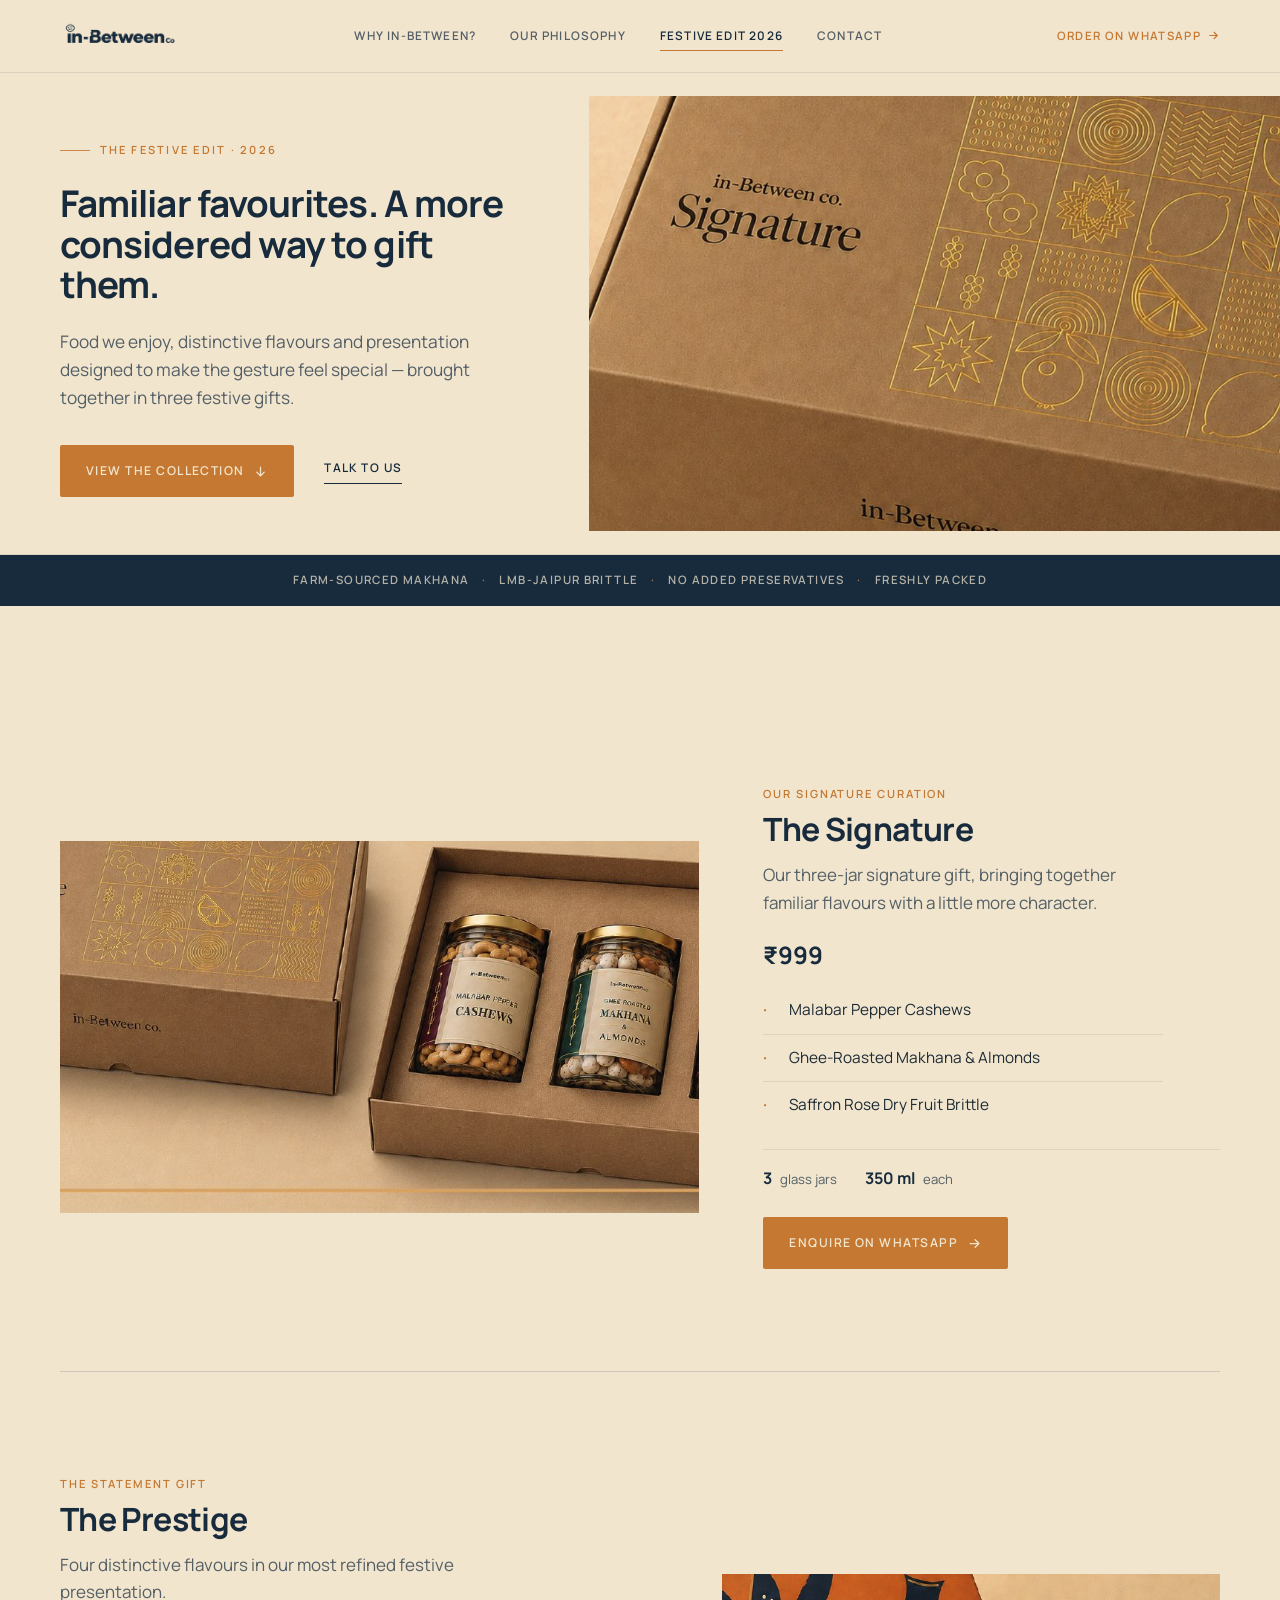
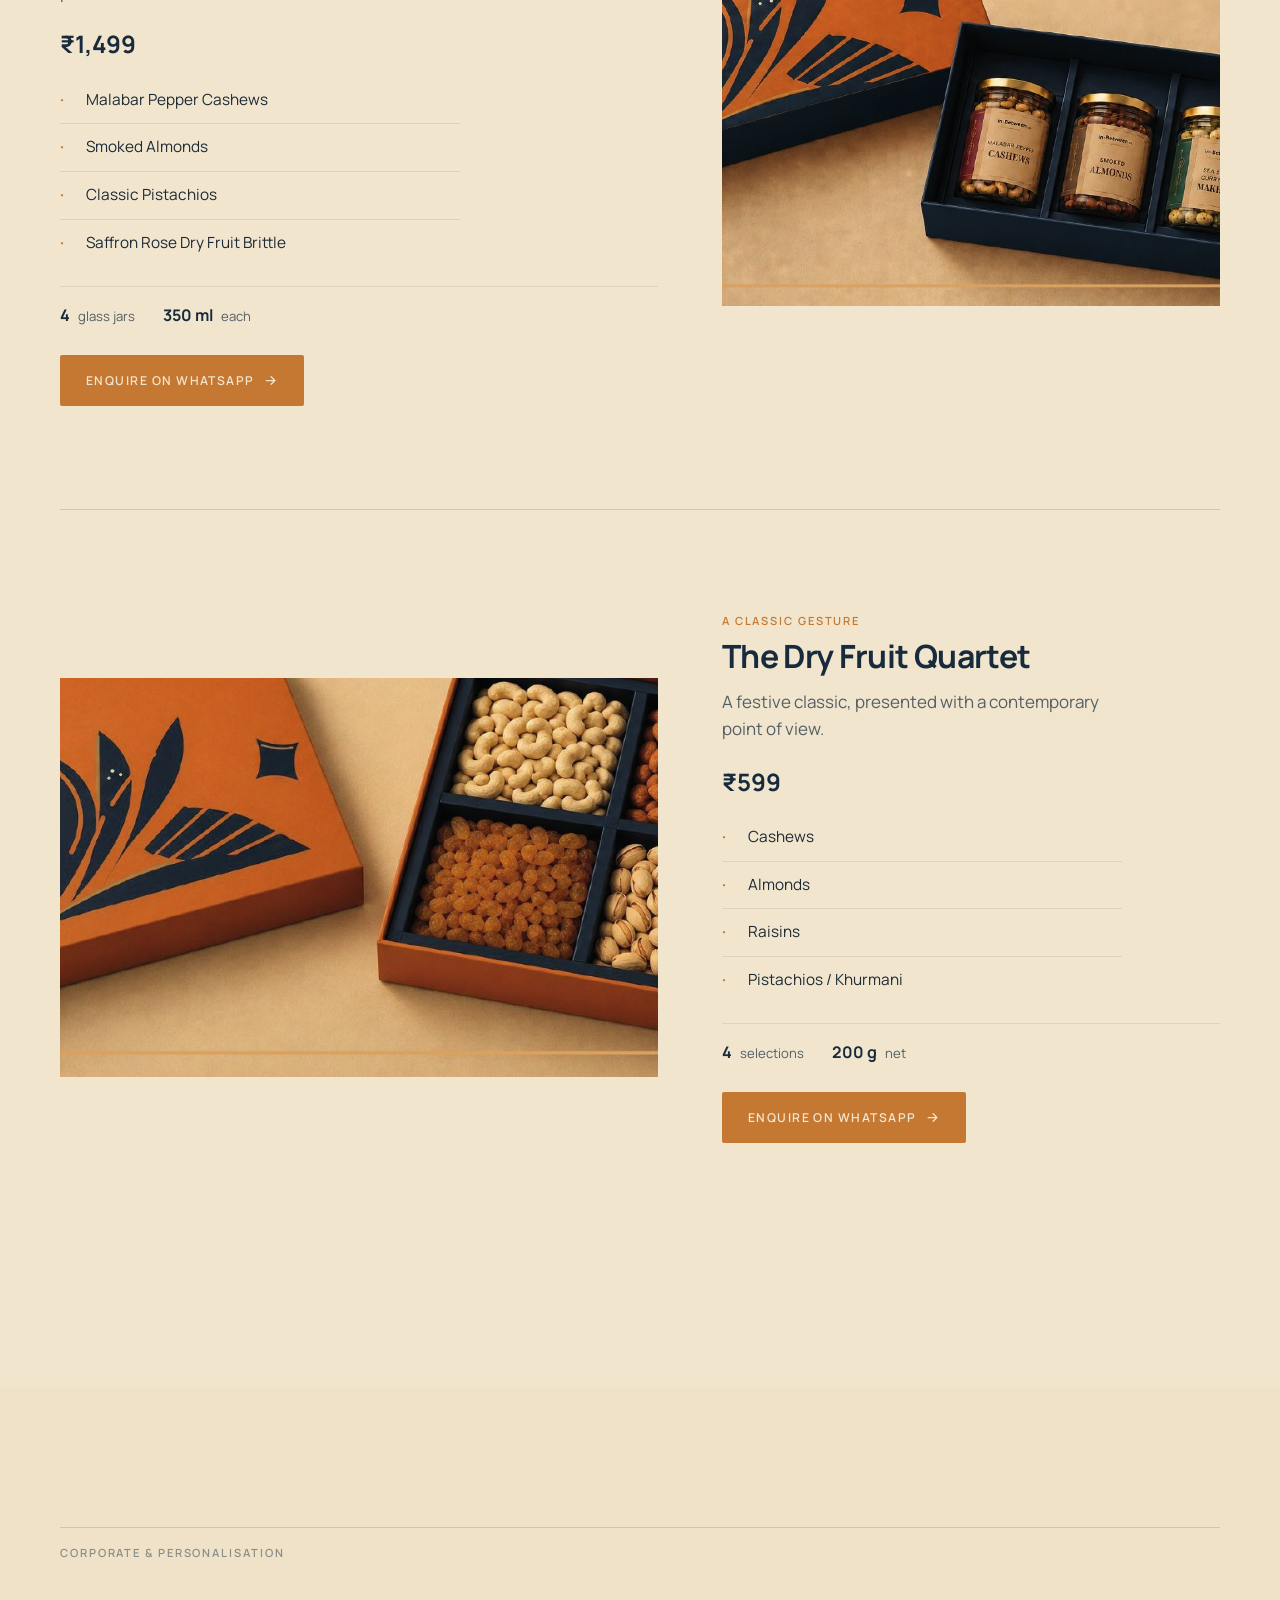
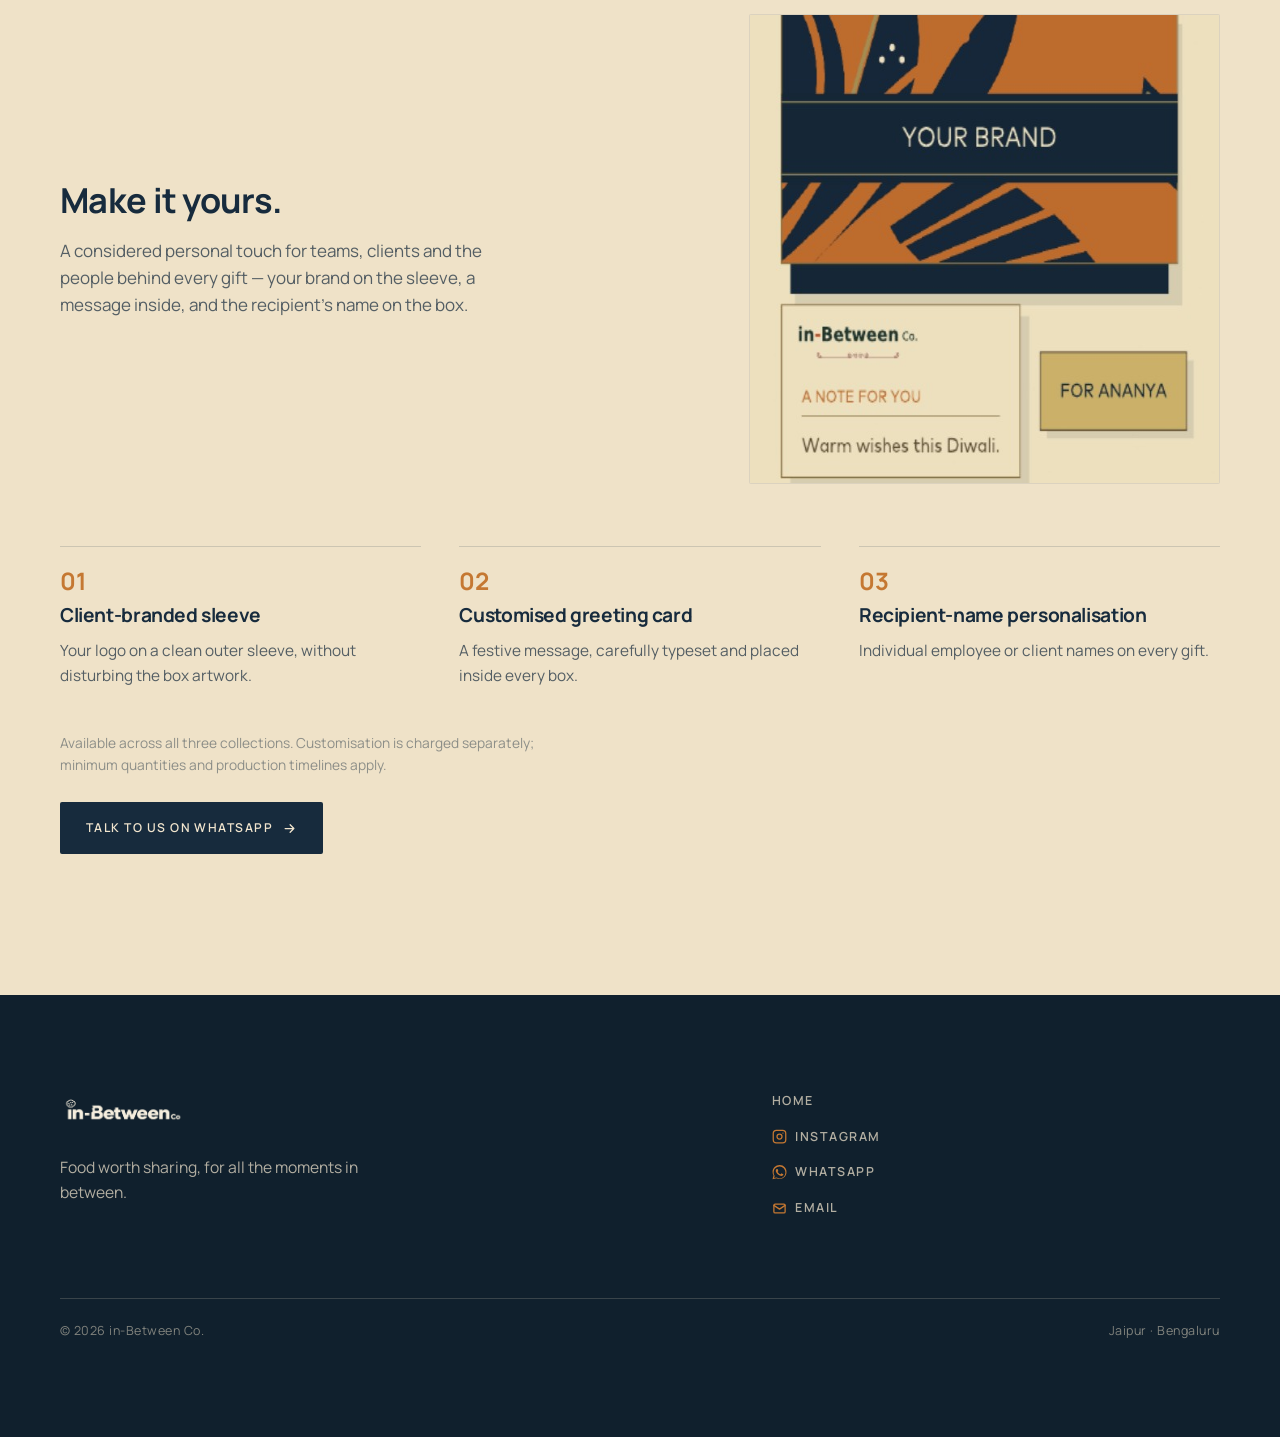
==== festive.html @ c3c0b8b5 "V2: packaging hero, brand architecture, corporate visual, claims - Hero: swap the generic bowls imag" ====
<!doctype html>
<html lang="en">
<head>
  <meta charset="utf-8" />
  <meta name="viewport" content="width=device-width, initial-scale=1" />
  <title>The Festive Edit 2026 | in-Between Co</title>
  <meta name="description" content="The Festive Edit 2026 — familiar favourites, a more considered way to gift them. The Signature (₹999), the Prestige (₹1,499) and the Dry Fruit Quartet (₹599) from in-Between Co." />
  <meta name="theme-color" content="#172B3D" />
  <meta property="og:title" content="The Festive Edit 2026 | in-Between Co" />
  <meta property="og:description" content="Familiar favourites. A more considered way to gift them." />
  <meta property="og:type" content="website" />
  <meta property="og:image" content="assets/signature-closed.jpg" />
  <link rel="icon" href="assets/logo.png" />
  <link rel="preconnect" href="https://fonts.googleapis.com" />
  <link rel="preconnect" href="https://fonts.gstatic.com" crossorigin />
  <link href="https://fonts.googleapis.com/css2?family=Manrope:wght@300;400;500;600;700;800&display=swap" rel="stylesheet" />
  <link rel="stylesheet" href="css/styles.css?v=8" />
  <script>document.documentElement.className += " js";</script>
</head>
<body>

  <header class="header" id="header">
    <div class="wrap nav">
      <a class="nav__logo" href="index.html" aria-label="in-Between Co home"><img src="assets/logo.png" alt="in-Between Co" /></a>
      <nav class="nav__links" aria-label="Primary">
        <a href="index.html#why">Why in-Between?</a>
        <a href="index.html#philosophy">Our Philosophy</a>
        <a href="festive.html" aria-current="page">Festive Edit 2026</a>
        <a href="#festive-contact">Contact</a>
      </nav>
      <div class="nav__right">
        <a class="nav__cta desk" href="https://wa.me/919910493207?text=Hi%20in-Between%20Co%2C%20I'd%20like%20to%20order%20from%20the%20Festive%20Edit%202026." target="_blank" rel="noopener">Order on WhatsApp
          <svg viewBox="0 0 24 24" fill="none" stroke="currentColor" stroke-width="2" stroke-linecap="round" stroke-linejoin="round"><path d="M5 12h14M13 6l6 6-6 6"/></svg>
        </a>
        <button class="nav__toggle" id="navToggle" aria-label="Open menu" aria-expanded="false" aria-controls="mobileNav"><span></span><span></span><span></span></button>
      </div>
    </div>
  </header>

  <nav class="mobile-nav" id="mobileNav" aria-label="Mobile">
    <a class="mlink" href="index.html">Home</a>
    <a class="mlink" href="#signature">The Signature</a>
    <a class="mlink" href="#prestige">The Prestige</a>
    <a class="mlink" href="#quartet">The Dry Fruit Quartet</a>
    <a class="mlink" href="#festive-contact">Contact</a>
    <div class="mobile-nav__foot">
      <a class="btn btn--saffron" href="https://wa.me/919910493207?text=Hi%20in-Between%20Co%2C%20I'd%20like%20to%20order%20from%20the%20Festive%20Edit%202026." target="_blank" rel="noopener">Order on WhatsApp
        <svg viewBox="0 0 24 24" fill="none" stroke="currentColor" stroke-width="2" stroke-linecap="round" stroke-linejoin="round"><path d="M5 12h14M13 6l6 6-6 6"/></svg>
      </a>
    </div>
  </nav>

  <main>

    <!-- Festive hero -->
    <section class="fhero">
      <div class="split split--tl">
        <div class="split__text">
          <div class="split__inner">
            <span class="label fhero__kicker reveal">The Festive Edit · 2026</span>
            <h1 class="reveal d1">Familiar favourites. A more considered way to gift them.</h1>
            <p class="fhero__body reveal d2">Food we enjoy, distinctive flavours and presentation designed to make the gesture feel special — brought together in three festive gifts.</p>
            <div class="fhero__actions reveal d2">
              <a class="btn btn--saffron" href="#signature">View the collection
                <svg viewBox="0 0 24 24" fill="none" stroke="currentColor" stroke-width="2" stroke-linecap="round" stroke-linejoin="round"><path d="M12 5v14M6 13l6 6 6-6"/></svg>
              </a>
              <a class="ulink" href="#festive-contact">Talk to us</a>
            </div>
          </div>
        </div>
        <div class="split__media reveal-img">
          <!-- Product image: closed Signature box (replaceable) -->
          <img src="assets/signature-closed.jpg" alt="The in-Between Signature festive gift box, closed, with gold-foil detailing" width="1050" height="970" fetchpriority="high" />
        </div>
      </div>
    </section>

    <!-- The in-Between standard (product-specific) -->
    <section class="stdband">
      <div class="wrap">
        <ul class="stdband__row">
          <li>Farm-sourced makhana</li>
          <li>LMB-Jaipur brittle</li>
          <li>No added preservatives</li>
          <li>Freshly packed</li>
        </ul>
      </div>
    </section>

    <!-- Products -->
    <section class="fproducts section">
      <div class="wrap">

        <!-- Signature — lead -->
        <article class="fproduct fproduct--lead reveal" id="signature">
          <div class="fproduct__media reveal-img">
            <img src="assets/signature-open.jpg" alt="The Signature gift box open, showing three labelled glass jars" loading="lazy" />
          </div>
          <div class="fproduct__info">
            <span class="fproduct__no">Our signature curation</span>
            <h2>The Signature</h2>
            <p class="fproduct__desc">Our three-jar signature gift, bringing together familiar flavours with a little more character.</p>
            <div class="fproduct__price"><span class="amt">₹999</span></div>
            <ul class="contents">
              <li><span class="idx">·</span> Malabar Pepper Cashews</li>
              <li><span class="idx">·</span> Ghee-Roasted Makhana &amp; Almonds</li>
              <li><span class="idx">·</span> Saffron Rose Dry Fruit Brittle</li>
            </ul>
            <div class="fproduct__meta"><span><b>3</b> glass jars</span><span><b>350 ml</b> each</span></div>
            <div class="fproduct__cta">
              <a class="btn btn--saffron" href="https://wa.me/919910493207?text=Hi%20in-Between%20Co%2C%20I'd%20like%20to%20order%20The%20Signature%20(%E2%82%B9999)." target="_blank" rel="noopener">Enquire on WhatsApp
                <svg viewBox="0 0 24 24" fill="none" stroke="currentColor" stroke-width="2" stroke-linecap="round" stroke-linejoin="round"><path d="M5 12h14M13 6l6 6-6 6"/></svg>
              </a>
            </div>
          </div>
        </article>

        <!-- Prestige -->
        <article class="fproduct reveal" id="prestige">
          <div class="fproduct__media reveal-img">
            <img src="assets/prestige-open.jpg" alt="The Prestige gift box open, showing four labelled glass jars" loading="lazy" />
          </div>
          <div class="fproduct__info">
            <span class="fproduct__no">The statement gift</span>
            <h2>The Prestige</h2>
            <p class="fproduct__desc">Four distinctive flavours in our most refined festive presentation.</p>
            <div class="fproduct__price"><span class="amt">₹1,499</span></div>
            <ul class="contents">
              <li><span class="idx">·</span> Malabar Pepper Cashews</li>
              <li><span class="idx">·</span> Smoked Almonds</li>
              <li><span class="idx">·</span> Classic Pistachios</li>
              <li><span class="idx">·</span> Saffron Rose Dry Fruit Brittle</li>
            </ul>
            <div class="fproduct__meta"><span><b>4</b> glass jars</span><span><b>350 ml</b> each</span></div>
            <div class="fproduct__cta">
              <a class="btn btn--saffron" href="https://wa.me/919910493207?text=Hi%20in-Between%20Co%2C%20I'd%20like%20to%20order%20The%20Prestige%20(%E2%82%B91%2C499)." target="_blank" rel="noopener">Enquire on WhatsApp
                <svg viewBox="0 0 24 24" fill="none" stroke="currentColor" stroke-width="2" stroke-linecap="round" stroke-linejoin="round"><path d="M5 12h14M13 6l6 6-6 6"/></svg>
              </a>
            </div>
          </div>
        </article>

        <!-- Quartet -->
        <article class="fproduct reveal" id="quartet">
          <div class="fproduct__media reveal-img">
            <img src="assets/quartet-open.jpg" alt="The Dry Fruit Quartet gift box open, showing four dry-fruit selections" loading="lazy" />
          </div>
          <div class="fproduct__info">
            <span class="fproduct__no">A classic gesture</span>
            <h2>The Dry Fruit Quartet</h2>
            <p class="fproduct__desc">A festive classic, presented with a contemporary point of view.</p>
            <div class="fproduct__price"><span class="amt">₹599</span></div>
            <ul class="contents">
              <li><span class="idx">·</span> Cashews</li>
              <li><span class="idx">·</span> Almonds</li>
              <li><span class="idx">·</span> Raisins</li>
              <li><span class="idx">·</span> Pistachios / Khurmani</li>
            </ul>
            <div class="fproduct__meta"><span><b>4</b> selections</span><span><b>200 g</b> net</span></div>
            <div class="fproduct__cta">
              <a class="btn btn--saffron" href="https://wa.me/919910493207?text=Hi%20in-Between%20Co%2C%20I'd%20like%20to%20order%20The%20Dry%20Fruit%20Quartet." target="_blank" rel="noopener">Enquire on WhatsApp
                <svg viewBox="0 0 24 24" fill="none" stroke="currentColor" stroke-width="2" stroke-linecap="round" stroke-linejoin="round"><path d="M5 12h14M13 6l6 6-6 6"/></svg>
              </a>
            </div>
          </div>
        </article>

      </div>
    </section>

    <!-- Corporate / contact -->
    <section class="contact section" id="festive-contact">
      <div class="wrap">
        <div class="marker reveal"><span>Corporate &amp; personalisation</span></div>
        <div class="corp__top">
          <div class="corp__head reveal">
            <h2>Make it yours.</h2>
            <p>A considered personal touch for teams, clients and the people behind every gift — your brand on the sleeve, a message inside, and the recipient’s name on the box.</p>
          </div>
          <div class="corp__visual reveal-img"><img src="assets/corporate-mockup.jpg" alt="An in-Between gift with a client-branded sleeve and a personalised 'Warm wishes this Diwali' card" loading="lazy" width="579" height="468" /></div>
        </div>
        <div class="ways">
          <div class="way reveal"><div class="no">01</div><h3>Client-branded sleeve</h3><p>Your logo on a clean outer sleeve, without disturbing the box artwork.</p></div>
          <div class="way reveal d1"><div class="no">02</div><h3>Customised greeting card</h3><p>A festive message, carefully typeset and placed inside every box.</p></div>
          <div class="way reveal d2"><div class="no">03</div><h3>Recipient-name personalisation</h3><p>Individual employee or client names on every gift.</p></div>
        </div>
        <p class="corp__note reveal">Available across all three collections. Customisation is charged separately; minimum quantities and production timelines apply.</p>
        <div class="corp__cta reveal">
          <a class="btn" href="https://wa.me/919910493207?text=Hi%20in-Between%20Co%2C%20I'd%20like%20to%20talk%20about%20a%20larger%20festive%20gifting%20order." target="_blank" rel="noopener">Talk to us on WhatsApp
            <svg viewBox="0 0 24 24" fill="none" stroke="currentColor" stroke-width="2" stroke-linecap="round" stroke-linejoin="round"><path d="M5 12h14M13 6l6 6-6 6"/></svg>
          </a>
        </div>
      </div>
    </section>

  </main>

  <footer class="footer">
    <div class="wrap">
      <div class="footer__top">
        <div>
          <img class="footer__logo" src="assets/logo-light.png" alt="in-Between Co" />
          <p class="footer__tag">Food worth sharing, for all the moments in between.</p>
        </div>
        <nav class="footer__links" aria-label="Footer">
          <a href="index.html">Home</a>
          <a href="https://instagram.com/eatinbetween.co" target="_blank" rel="noopener" aria-label="Instagram">
            <svg viewBox="0 0 24 24" fill="none" stroke="currentColor" stroke-width="2" stroke-linecap="round" stroke-linejoin="round"><rect x="2" y="2" width="20" height="20" rx="5"/><circle cx="12" cy="12" r="4"/><circle cx="17.5" cy="6.5" r="1" fill="currentColor" stroke="none"/></svg>
            Instagram
          </a>
          <a href="https://wa.me/919910493207" target="_blank" rel="noopener" aria-label="WhatsApp">
            <svg viewBox="0 0 24 24" fill="currentColor" aria-hidden="true"><path d="M17.5 14.38c-.3-.15-1.76-.87-2.03-.97-.27-.1-.47-.15-.67.15-.2.3-.77.97-.94 1.16-.17.2-.35.22-.65.07-.3-.15-1.26-.46-2.4-1.48-.89-.79-1.49-1.77-1.66-2.07-.17-.3-.02-.46.13-.61.13-.13.3-.35.45-.52.15-.17.2-.3.3-.5.1-.2.05-.37-.02-.52-.08-.15-.67-1.62-.92-2.22-.24-.58-.49-.5-.67-.51l-.57-.01c-.2 0-.52.07-.79.37-.27.3-1.04 1.02-1.04 2.48 0 1.46 1.07 2.88 1.22 3.08.15.2 2.1 3.2 5.08 4.49.71.31 1.26.49 1.69.62.71.23 1.36.19 1.87.12.57-.09 1.76-.72 2.01-1.41.25-.7.25-1.29.17-1.42-.07-.12-.27-.2-.57-.35zM12.05 21.5h-.01a9.4 9.4 0 0 1-4.79-1.31l-.34-.2-3.56.93.95-3.47-.22-.36a9.38 9.38 0 0 1-1.44-5A9.44 9.44 0 0 1 18.7 5.34a9.38 9.38 0 0 1 2.77 6.68 9.45 9.45 0 0 1-9.42 9.48zM20.5 3.49A11.13 11.13 0 0 0 12.05.02C5.9.02.9 5.02.9 11.16c0 1.97.51 3.88 1.5 5.57L.8 22.98l6.4-1.68a11.1 11.1 0 0 0 4.85 1.11h.01c6.15 0 11.15-5 11.15-11.14 0-2.98-1.16-5.78-3.27-7.89z"/></svg>
            WhatsApp
          </a>
          <a href="mailto:hello@eatinbetween.com" aria-label="Email">
            <svg viewBox="0 0 24 24" fill="none" stroke="currentColor" stroke-width="2" stroke-linecap="round" stroke-linejoin="round"><rect x="3" y="5" width="18" height="14" rx="2"/><path d="m3 7 9 6 9-6"/></svg>
            Email
          </a>
        </nav>
      </div>
      <div class="footer__bottom">
        <p>© 2026 in-Between Co.</p>
        <p>Jaipur · Bengaluru</p>
      </div>
    </div>
  </footer>

  <script src="js/main.js"></script>
</body>
</html>
---- css/styles.css ----
/* ============================================================
   in-Between Co — Website (editorial art direction)
   Brand LOCKED: Instrument Serif + Manrope · warm cream /
   Midnight Indigo / Burnt Saffron / muted ochre.
   Language: editorial, asymmetric, photography-led, squared,
   hairline structure, generous whitespace. No card chrome.
   ============================================================ */

:root {
  --cream:      #F1E5CE;
  --cream-2:    #EFE2C8;   /* slightly deeper cream for alt sections */
  --paper:      #F7EFDD;
  --indigo:     #172B3D;
  --indigo-2:   #10202D;
  --saffron:    #C57832;
  --saffron-deep:#AA6222;
  --ochre:      #B39862;

  --ink:        #1C2A35;
  --ink-soft:   rgba(23,43,61,.72);
  --ink-faint:  rgba(23,43,61,.46);
  --line:       rgba(23,43,61,.16);
  --line-soft:  rgba(23,43,61,.10);
  --on-dark:    #F1E5CE;
  --on-dark-soft: rgba(241,229,206,.72);
  --on-dark-line: rgba(241,229,206,.18);

  --sans:  "Manrope", -apple-system, BlinkMacSystemFont, "Segoe UI", Roboto, sans-serif;
  --serif: var(--sans); /* unified: one common font (Manrope) everywhere */

  --maxw: 1280px;
  --gutter: clamp(22px, 5vw, 60px);
  --edge: max(0px, calc((100vw - var(--maxw)) / 2));
  --r: 2px;
  --ease: cubic-bezier(.4,.14,.16,1);
  --section: clamp(88px, 11vw, 176px);
}

/* Reset */
*, *::before, *::after { box-sizing: border-box; }
* { margin: 0; }
html { -webkit-text-size-adjust: 100%; scroll-behavior: smooth; overflow-x: hidden; }
body {
  font-family: var(--sans);
  color: var(--ink);
  background: var(--cream);
  font-size: 17px; line-height: 1.6; font-weight: 400;
  -webkit-font-smoothing: antialiased;
  text-rendering: optimizeLegibility;
  overflow-x: hidden;
}
img, svg, picture { display: block; max-width: 100%; }
a { color: inherit; text-decoration: none; }
button { font: inherit; color: inherit; background: none; border: none; cursor: pointer; }
ul { list-style: none; padding: 0; }
:focus-visible { outline: 2px solid var(--saffron); outline-offset: 3px; }
::selection { background: var(--saffron); color: var(--paper); }

h1,h2,h3,h4 { font-family: var(--sans); font-weight: 700; line-height: 1.14; letter-spacing: -0.02em; color: var(--indigo); }

/* Micro-label / eyebrow */
.label {
  display: inline-flex; align-items: center; gap: .85em;
  font-family: var(--sans); font-size: .7rem; font-weight: 600;
  letter-spacing: .2em; text-transform: uppercase; color: var(--saffron);
}
.label::before { content: ""; width: 30px; height: 1px; background: currentColor; opacity: .85; }
.label--muted { color: var(--ink-faint); }

/* Layout */
.wrap { width: 100%; max-width: var(--maxw); margin-inline: auto; padding-inline: var(--gutter); }
.section { padding-block: var(--section); }
.lede { font-size: clamp(1.05rem, 1.4vw, 1.2rem); color: var(--ink-soft); line-height: 1.58; }

/* Editorial section marker: hairline rule + label + number */
.marker {
  display: flex; align-items: center; justify-content: space-between; gap: 20px;
  border-top: 1px solid var(--line);
  padding-top: 16px;
  font-size: .7rem; letter-spacing: .17em; text-transform: uppercase;
}
.marker span { color: var(--ink-faint); font-weight: 600; }
.marker b { color: var(--saffron); font-weight: 600; font-family: var(--sans); }

/* Buttons — rectangular, uppercase, editorial */
.btn {
  display: inline-flex; align-items: center; gap: .7em;
  padding: 16px 26px;
  background: var(--indigo); color: var(--cream);
  font-size: .76rem; font-weight: 600; letter-spacing: .12em; text-transform: uppercase;
  border-radius: var(--r);
  transition: background .3s var(--ease), color .3s var(--ease);
}
.btn svg { width: 15px; height: 15px; transition: transform .3s var(--ease); }
.btn:hover { background: var(--indigo-2); }
.btn:hover svg { transform: translateX(4px); }
.btn--saffron { background: var(--saffron); }
.btn--saffron:hover { background: var(--saffron-deep); }
.btn--light { background: var(--cream); color: var(--indigo); }
.btn--light:hover { background: var(--paper); color: var(--indigo); }

/* Uppercase underline link (secondary CTA) */
.ulink {
  display: inline-flex; align-items: center; gap: .6em;
  font-size: .74rem; font-weight: 600; letter-spacing: .12em; text-transform: uppercase;
  color: var(--indigo); padding-bottom: 5px;
  border-bottom: 1px solid var(--indigo);
  transition: color .3s var(--ease), border-color .3s var(--ease), gap .3s var(--ease);
}
.ulink svg { width: 14px; height: 14px; transition: transform .3s var(--ease); }
.ulink:hover { color: var(--saffron); border-color: var(--saffron); gap: .85em; }
.ulink:hover svg { transform: translateX(3px); }
.ulink--saffron { color: var(--saffron); border-color: var(--saffron); }
.ulink--light { color: var(--cream); border-color: rgba(241,229,206,.5); }
.ulink--light:hover { color: var(--saffron); border-color: var(--saffron); }

/* ============================================================
   Header
   ============================================================ */
.header {
  position: sticky; top: 0; z-index: 60;
  background: color-mix(in srgb, var(--cream) 86%, transparent);
  backdrop-filter: blur(10px); -webkit-backdrop-filter: blur(10px);
  border-bottom: 1px solid var(--line-soft);
  transition: background .4s var(--ease), border-color .4s var(--ease);
}
.header.scrolled { background: color-mix(in srgb, var(--cream) 95%, transparent); border-bottom-color: var(--line); }
.nav { display: flex; align-items: center; justify-content: space-between; gap: 28px; height: 72px; }
.nav__logo img { height: 40px; width: auto; }
.nav__links { display: flex; align-items: center; gap: 34px; }
.nav__links a {
  font-size: .74rem; font-weight: 600; letter-spacing: .1em; text-transform: uppercase;
  color: var(--ink-soft); position: relative; padding-block: 6px; transition: color .25s var(--ease);
}
.nav__links a::after { content:""; position:absolute; left:0; bottom:0; height:1px; width:0; background: var(--saffron); transition: width .3s var(--ease); }
.nav__links a:hover, .nav__links a[aria-current="page"] { color: var(--indigo); }
.nav__links a:hover::after, .nav__links a[aria-current="page"]::after { width: 100%; }
.nav__right { display: flex; align-items: center; gap: 22px; }
.nav__cta { font-size: .72rem; font-weight: 600; letter-spacing: .12em; text-transform: uppercase; color: var(--saffron); display: inline-flex; align-items: center; gap: .5em; transition: gap .3s var(--ease); }
.nav__cta svg { width: 13px; height: 13px; transition: transform .3s var(--ease); }
.nav__cta:hover { gap: .8em; }
.nav__cta:hover svg { transform: translateX(3px); }

.nav__toggle { display: none; width: 40px; height: 40px; position: relative; }
.nav__toggle span { position: absolute; left: 9px; right: 9px; height: 1.5px; background: var(--indigo); transition: transform .35s var(--ease), opacity .2s var(--ease); }
.nav__toggle span:nth-child(1){ top: 15px; }
.nav__toggle span:nth-child(2){ top: 20px; }
.nav__toggle span:nth-child(3){ top: 25px; }
body.nav-open .nav__toggle span:nth-child(1){ transform: translateY(5px) rotate(45deg); }
body.nav-open .nav__toggle span:nth-child(2){ opacity: 0; }
body.nav-open .nav__toggle span:nth-child(3){ transform: translateY(-5px) rotate(-45deg); }

.mobile-nav { position: fixed; inset: 0; z-index: 55; background: var(--cream); padding: 100px var(--gutter) 44px; display: flex; flex-direction: column; gap: 2px; transform: translateY(-100%); visibility: hidden; transition: transform .5s var(--ease); }
body.nav-open .mobile-nav { transform: none; visibility: visible; }
.mobile-nav a.mlink { font-family: var(--serif); font-size: 2rem; color: var(--indigo); padding: 13px 0; border-bottom: 1px solid var(--line); display: flex; align-items: baseline; gap: 14px; }
.mobile-nav a.mlink i { font-family: var(--sans); font-style: normal; font-size: .7rem; letter-spacing: .12em; color: var(--saffron); }
.mobile-nav__foot { margin-top: auto; padding-top: 24px; }
.mobile-nav__foot .btn { width: 100%; justify-content: center; }

/* ============================================================
   Full-bleed split (asymmetric image + text)
   ============================================================ */
/* Full-bleed split: image anchors to the page edge and fills the screen
   on laptops; heights kept gentle/refined (not aggressive). */
.split { display: grid; align-items: stretch; }
.split__text { display: flex; flex-direction: column; justify-content: center; padding-block: var(--section); }
.split__inner { width: 100%; max-width: 40rem; }
.split__media { position: relative; align-self: stretch; }
.split__media img { width: 100%; height: 100%; object-fit: cover; }
.split__cap { position: absolute; left: 18px; bottom: 16px; font-size: .64rem; letter-spacing: .14em; text-transform: uppercase; color: var(--on-dark); background: rgba(16,32,45,.62); padding: 7px 12px; border-radius: var(--r); backdrop-filter: blur(3px); }

/* text on left, media bleeds right */
.split--tl { grid-template-columns: minmax(0,46fr) minmax(0,54fr); }
.split--tl .split__text { padding-inline: calc(var(--edge) + var(--gutter)) clamp(30px,4vw,68px); }
/* text on right, media bleeds left */
.split--tr { grid-template-columns: minmax(0,54fr) minmax(0,46fr); }
.split--tr .split__text { padding-inline: clamp(30px,4vw,68px) calc(var(--edge) + var(--gutter)); }

/* ============================================================
   Hero
   ============================================================ */
.hero { border-bottom: 1px solid var(--line-soft); }
.hero .split__text { padding-block: clamp(56px,8vw,104px); }
.hero__kicker { margin-bottom: 26px; }
.hero h1 { font-size: clamp(1.35rem, 2.6vw, 1.9rem); line-height: 1.2; letter-spacing: -0.015em; }
.hero h1 .accent { color: var(--saffron); }
.hero__body { margin-top: 22px; max-width: 42ch; font-size: clamp(1rem, 1.2vw, 1.1rem); color: var(--ink-soft); }
.hero__actions { margin-top: 38px; display: flex; flex-wrap: wrap; align-items: center; gap: 18px 30px; }
.hero__media { min-height: clamp(320px, 44vw, 524px); }

/* ============================================================
   Why in-Between — big editorial type, offset
   ============================================================ */
.why { background: var(--cream-2); }
.why__grid { display: grid; grid-template-columns: minmax(0, 3.2fr) minmax(0, 8fr); gap: clamp(24px, 4vw, 56px); }
.why__aside { padding-top: 6px; }
.why__aside .label { font-size: 1.1rem; font-weight: 700; letter-spacing: .06em; color: var(--indigo); }
.why__aside .label::before { width: 34px; background: var(--saffron); }
.why__aside .num { display: none; }
.why__stanza { color: var(--indigo); font-size: clamp(1.15rem, 1.9vw, 1.55rem); line-height: 1.45; letter-spacing: -0.01em; max-width: 32ch; font-weight: 500; }
.why__stanza .soft { color: var(--ink-soft); font-weight: 400; }
.why__final { display: block; margin-top: .8em; font-size: clamp(1.5rem, 2.8vw, 2.05rem); line-height: 1.22; letter-spacing: -0.02em; max-width: 24ch; font-weight: 700; color: var(--indigo); }
.why__final .accent { color: var(--saffron); }

/* ============================================================
   Philosophy — Midnight Indigo, editorial pull-quote
   ============================================================ */
.philosophy { background: var(--indigo); color: var(--on-dark); }
.philosophy .marker { border-color: var(--on-dark-line); }
.philosophy .marker span { color: var(--on-dark-soft); }
.philosophy__grid { display: grid; grid-template-columns: minmax(0, 5fr) minmax(0, 7fr); gap: clamp(30px, 5vw, 80px); align-items: start; margin-top: clamp(40px,6vw,72px); }
.philosophy__lead h2 { color: var(--cream); font-size: clamp(1.6rem, 3vw, 2.25rem); }
.philosophy__lead .close { margin-top: 26px; font-size: clamp(1.05rem,1.7vw,1.35rem); color: var(--saffron); font-weight: 600; }
.philosophy__q { color: var(--cream); font-size: clamp(1.3rem, 2.1vw, 1.7rem); line-height: 1.36; letter-spacing: -0.01em; font-weight: 600; }
.philosophy__body { margin-top: 30px; display: grid; gap: 20px; max-width: 54ch; }
.philosophy__body p { color: var(--on-dark-soft); font-size: clamp(1.02rem,1.3vw,1.12rem); }

/* ============================================================
   Festive intro — image bleeds left, text right
   ============================================================ */
.festive-intro { background: var(--cream); border-block: 1px solid var(--line-soft); }
.festive-intro .split__media { min-height: clamp(360px, 46vw, 600px); background: var(--paper); }
.festive-intro__kicker { margin-bottom: 24px; }
.festive-intro h2 { font-size: clamp(2.1rem, 4.4vw, 3.25rem); line-height: 1.06; }
.festive-intro__body { margin-top: 24px; max-width: 40ch; color: var(--ink-soft); font-size: clamp(1.02rem,1.3vw,1.14rem); }
.festive-intro__cta { margin-top: 32px; }

/* ============================================================
   Collection — Signature feature band + editorial duo
   ============================================================ */
.collection { background: var(--cream-2); }
.collection__head { margin-bottom: clamp(36px, 5vw, 60px); }
.collection__head h2 { font-size: clamp(1.55rem, 2.8vw, 2.2rem); margin-top: 18px; max-width: 20ch; }

/* Signature feature */
.feature { display: grid; grid-template-columns: minmax(0,7fr) minmax(0,5fr); gap: clamp(28px, 4vw, 64px); align-items: center; }
.feature__media { background: var(--paper); }
.feature__media img { width: 100%; height: 100%; object-fit: cover; aspect-ratio: 12/7; }
.feature__no { font-size: .7rem; font-weight: 600; letter-spacing: .17em; text-transform: uppercase; color: var(--saffron); }
.feature h3 { font-size: clamp(1.45rem, 2.4vw, 1.9rem); margin-top: 8px; }
.feature__desc { margin-top: 14px; color: var(--ink-soft); max-width: 40ch; }
.feature__price { margin-top: 20px; font-size: 1.5rem; font-weight: 700; color: var(--indigo); }
.contents { margin-top: 20px; display: grid; gap: 0; max-width: 40ch; }
.contents li { display: flex; align-items: baseline; gap: 12px; font-size: .96rem; color: var(--ink); padding: 11px 0; border-top: 1px solid var(--line-soft); }
.contents li:first-child { border-top: none; padding-top: 4px; }
.contents .idx { color: var(--saffron); font-size: .95rem; min-width: 14px; font-weight: 700; }
.feature__cta { margin-top: 26px; }

/* Prestige + Quartet duo — no card chrome */
.duo { margin-top: clamp(52px, 7vw, 96px); display: grid; grid-template-columns: 1fr 1fr; gap: clamp(28px, 4vw, 60px); }
.item__media { background: var(--paper); overflow: hidden; }
.item__media img { width: 100%; height: 100%; object-fit: cover; aspect-ratio: 3/2; transition: transform .9s var(--ease); }
.item:hover .item__media img { transform: scale(1.035); }
.item__head { display: flex; justify-content: space-between; align-items: baseline; gap: 18px; margin-top: 22px; border-top: 1px solid var(--line); padding-top: 18px; }
.item__head h3 { font-size: clamp(1.3rem, 2vw, 1.6rem); }
.item__head .price { font-size: 1.3rem; font-weight: 700; color: var(--indigo); white-space: nowrap; }
.item__desc { margin-top: 12px; color: var(--ink-soft); font-size: .97rem; max-width: 40ch; }
.item__contents { margin-top: 12px; color: var(--ink-faint); font-size: .86rem; }
.item__cta { margin-top: 20px; }

/* ============================================================
   About — asymmetric editorial
   ============================================================ */
.about { background: var(--cream); }
.about__grid { display: grid; grid-template-columns: minmax(0, 5fr) minmax(0, 7fr); gap: clamp(28px, 5vw, 90px); align-items: start; }
.about h2 { font-size: clamp(1.55rem, 2.9vw, 2.2rem); line-height: 1.16; max-width: 16ch; }
.about__body { display: grid; gap: 18px; padding-top: 8px; }
.about__body p { color: var(--ink-soft); font-size: clamp(1rem, 1.2vw, 1.12rem); line-height: 1.62; max-width: 56ch; }
.about__body p:first-child { color: var(--ink); }

/* ============================================================
   Contact / corporate — hairline band
   ============================================================ */
.contact { background: var(--cream-2); }
.contact__grid { display: grid; grid-template-columns: minmax(0, 7fr) minmax(0, 5fr); gap: clamp(28px, 5vw, 72px); align-items: end; }
.contact h2 { font-size: clamp(1.55rem, 2.8vw, 2.15rem); max-width: 16ch; }
.contact__body { margin-top: 20px; color: var(--ink-soft); max-width: 42ch; }
.contact__cta { justify-self: start; }
@media (min-width: 901px) { .contact__cta { justify-self: end; } }

/* ============================================================
   Festive band (distinct festive entry, homepage)
   ============================================================ */
/* ============================================================
   What we do — three-vertical brand architecture
   ============================================================ */
.pillars { background: var(--cream-2); }
.pillars__head { margin-bottom: clamp(36px, 5vw, 58px); }
.pillars__head h2 { font-size: clamp(1.55rem, 2.8vw, 2.2rem); margin-top: 16px; max-width: 20ch; }
.pillars__grid { display: grid; grid-template-columns: repeat(3, 1fr); gap: clamp(24px, 3vw, 44px); }
.pillar__media { overflow: hidden; border-radius: var(--r); background: var(--paper); }
.pillar__media img { width: 100%; height: 100%; object-fit: cover; aspect-ratio: 4/3; transition: transform .8s var(--ease); }
.pillar:hover .pillar__media img { transform: scale(1.04); }
.pillar h3 { font-size: clamp(1.2rem, 1.9vw, 1.45rem); margin-top: 18px; }
.pillar p { margin-top: 10px; color: var(--ink-soft); font-size: .96rem; max-width: 40ch; }
@media (max-width: 900px) { .pillars__grid { grid-template-columns: 1fr; max-width: 460px; margin-inline: auto; gap: 32px; } }

/* Product-specific standard strip */
.stdband { background: var(--indigo); color: var(--on-dark); }
.stdband__row { display: flex; flex-wrap: wrap; justify-content: center; align-items: center; gap: 10px 30px; padding-block: 16px; }
.stdband__row li { font-size: .72rem; letter-spacing: .12em; text-transform: uppercase; font-weight: 600; color: var(--on-dark-soft); position: relative; }
.stdband__row li:not(:last-child)::after { content: "·"; color: var(--saffron); position: absolute; right: -17px; }

.festband { background: var(--cream); color: var(--ink); border-block: 1px solid var(--line-soft); }
.festband .split__text { padding-block: clamp(58px, 8vw, 112px); }
.festband h2 { color: var(--indigo); font-size: clamp(2rem, 4.8vw, 3.4rem); font-weight: 800; letter-spacing: -0.03em; line-height: 1.03; }
.festband__sub { margin-top: 14px; color: var(--indigo); font-size: clamp(1.1rem, 1.8vw, 1.45rem); font-weight: 500; max-width: 30ch; line-height: 1.3; }
.festband__body { margin-top: 16px; max-width: 42ch; color: var(--ink-soft); font-size: clamp(1rem, 1.2vw, 1.1rem); }
.festband__actions { margin-top: 32px; display: flex; align-items: center; flex-wrap: wrap; gap: 18px 26px; }
.festband__note { font-size: .78rem; letter-spacing: .06em; color: var(--ink-faint); text-transform: uppercase; }
.festband__note b { color: var(--saffron); font-size: 1.15rem; font-weight: 700; text-transform: none; margin-right: 4px; }
.festband .split__media { min-height: clamp(300px, 40vw, 480px); background: var(--paper); }

/* ============================================================
   Corporate / personalisation — "three ways"
   ============================================================ */
.corp__top { display: grid; grid-template-columns: 1.15fr .85fr; gap: clamp(28px, 4vw, 60px); align-items: center; margin-top: clamp(30px, 5vw, 52px); }
.corp__top .corp__head { margin-top: 0; max-width: none; }
.corp__visual { border-radius: var(--r); overflow: hidden; border: 1px solid var(--line-soft); background: var(--cream); }
.corp__visual img { width: 100%; display: block; }
@media (max-width: 900px) { .corp__top { grid-template-columns: 1fr; gap: 28px; } .corp__visual { max-width: 440px; } }
.corp__head { max-width: 640px; margin-top: clamp(30px, 5vw, 52px); }
.corp__head h2 { font-size: clamp(1.55rem, 2.8vw, 2.15rem); }
.corp__head p { margin-top: 18px; color: var(--ink-soft); max-width: 46ch; }
.ways { margin-top: clamp(40px, 5vw, 62px); display: grid; grid-template-columns: repeat(3, 1fr); gap: clamp(26px, 3vw, 48px); }
.way { border-top: 1px solid var(--line); padding-top: 22px; }
.way .no { font-size: 1.5rem; font-weight: 700; color: var(--saffron); line-height: 1; }
.way h3 { font-size: 1.2rem; margin-top: 12px; }
.way p { margin-top: 12px; color: var(--ink-soft); font-size: .96rem; }
.corp__note { margin-top: clamp(30px, 4vw, 44px); color: var(--ink-faint); font-size: .86rem; max-width: 60ch; }
.corp__cta { margin-top: 26px; }
@media (max-width: 900px) { .ways { grid-template-columns: 1fr; gap: 26px; } }

/* ============================================================
   Footer
   ============================================================ */
.footer { background: var(--indigo-2); color: var(--on-dark); padding-block: clamp(60px, 8vw, 96px); }
.footer__top { display: grid; grid-template-columns: minmax(0, 1.5fr) minmax(0, 1fr); gap: 48px 40px; align-items: start; }
.footer__logo { height: 42px; width: auto; }
.footer__word { font-family: var(--serif); font-size: clamp(2.6rem, 6vw, 4.5rem); color: var(--cream); line-height: 1; letter-spacing: -0.02em; }
.footer__tag { margin-top: 22px; color: var(--on-dark-soft); max-width: 30ch; font-size: .98rem; }
.footer__links { display: grid; gap: 16px; justify-items: start; align-content: start; }
.footer__links a { display: inline-flex; align-items: center; gap: .65em; font-size: .78rem; font-weight: 600; letter-spacing: .12em; text-transform: uppercase; color: var(--on-dark-soft); transition: color .25s var(--ease); }
.footer__links svg { width: 15px; height: 15px; flex: none; color: var(--saffron); }
.footer__links a:hover { color: var(--saffron); }
.footer__bottom { margin-top: clamp(48px, 7vw, 80px); padding-top: 22px; border-top: 1px solid var(--on-dark-line); display: flex; justify-content: space-between; gap: 14px; flex-wrap: wrap; }
.footer__bottom p, .footer__bottom a { color: rgba(241,229,206,.5); font-size: .78rem; letter-spacing: .04em; }
.footer__bottom a:hover { color: var(--cream); }

/* ============================================================
   FESTIVE PAGE
   ============================================================ */
.fhero { border-bottom: 1px solid var(--line-soft); }
.fhero .split__media { min-height: clamp(340px, 44vw, 540px); background: var(--paper); }
.fhero__kicker { margin-bottom: 24px; }
.fhero h1 { font-size: clamp(1.9rem, 4vw, 3rem); line-height: 1.1; letter-spacing: -0.025em; }
.fhero__body { margin-top: 24px; max-width: 42ch; color: var(--ink-soft); font-size: clamp(1.05rem,1.35vw,1.2rem); }
.fhero__actions { margin-top: 34px; display: flex; flex-wrap: wrap; align-items: center; gap: 18px 30px; }

.fproducts { background: var(--cream); }
.fproduct { padding-block: clamp(56px, 8vw, 104px); border-top: 1px solid var(--line); }
.fproduct:first-child { border-top: none; padding-top: clamp(20px,3vw,40px); }
.fproduct__media { background: var(--paper); overflow: hidden; }
.fproduct__media img { width: 100%; height: 100%; object-fit: cover; transition: transform .9s var(--ease); }
.fproduct:hover .fproduct__media img { transform: scale(1.03); }
.fproduct__info { display: flex; flex-direction: column; }
.fproduct__no { font-size: .7rem; font-weight: 600; letter-spacing: .17em; text-transform: uppercase; color: var(--saffron); }
.fproduct h2 { font-size: clamp(1.5rem, 2.6vw, 2rem); margin-top: 8px; }
.fproduct__desc { margin-top: 14px; color: var(--ink-soft); max-width: 40ch; }
.fproduct__price { margin-top: 20px; display: flex; flex-wrap: wrap; align-items: baseline; gap: 8px 22px; }
.fproduct__price .amt { font-size: 1.5rem; font-weight: 700; color: var(--indigo); }
.fproduct__price .tier { font-size: .95rem; color: var(--ink-soft); }
.fproduct__price .tier b { font-weight: 700; color: var(--saffron); }
.fproduct__meta { margin-top: 20px; display: flex; flex-wrap: wrap; gap: 8px 28px; border-top: 1px solid var(--line-soft); padding-top: 16px; }
.fproduct__meta span { font-size: .82rem; color: var(--ink-soft); }
.fproduct__meta b { font-weight: 700; color: var(--indigo); font-size: 1rem; margin-right: 5px; }
.fproduct__cta { margin-top: 26px; }

/* Desktop editorial grid for festive products (alternating) */
@media (min-width: 901px) {
  .fproduct { display: grid; grid-template-columns: minmax(0,6fr) minmax(0,5fr); gap: clamp(32px,5vw,80px); align-items: center; }
  .fproduct__info { justify-content: center; }
  .fproduct:nth-child(even) .fproduct__media { order: 2; }
  .fproduct--lead { grid-template-columns: minmax(0,7fr) minmax(0,5fr); }
  .fproduct__media img { aspect-ratio: 12/8; }
  .fproduct--lead .fproduct__media img { aspect-ratio: 12/7; }
}
@media (max-width: 900px) {
  .fproduct__media { margin-bottom: 26px; }
  .fproduct__media img { aspect-ratio: 3/2; }
}

/* ============================================================
   Desktop: gentle, balanced hero image height (not stretched tall)
   ============================================================ */
@media (min-width: 901px) {
  .hero .split, .fhero .split { align-items: center; }
  .hero .split--tl { grid-template-columns: minmax(0,54fr) minmax(0,46fr); }
  .hero .split__text, .fhero .split__text { padding-block: clamp(44px, 4.5vw, 74px); }
  .hero h1 { font-size: clamp(1.6rem, 2.6vw, 2rem); }
  .fhero h1 { font-size: clamp(1.7rem, 2.9vw, 2.3rem); }
  .hero__media, .fhero .split__media { min-height: 0; align-self: center; }
  .hero__media img, .fhero .split__media img { height: clamp(400px, 34vw, 500px); }
}

/* ============================================================
   Reveal (restrained) — JS-gated
   ============================================================ */
html.js .reveal { opacity: 0; transform: translateY(16px); transition: opacity .8s var(--ease), transform .8s var(--ease); }
html.js .reveal.in { opacity: 1; transform: none; }
html.js .reveal-img { opacity: 0; transform: scale(1.02); transition: opacity 1s var(--ease), transform 1.3s var(--ease); }
html.js .reveal-img.in { opacity: 1; transform: none; }
html.js .reveal.d1 { transition-delay: .08s; }
html.js .reveal.d2 { transition-delay: .16s; }
html.js .reveal.d3 { transition-delay: .24s; }
@media (prefers-reduced-motion: reduce) {
  * { animation: none !important; scroll-behavior: auto !important; }
  html.js .reveal, html.js .reveal-img { opacity: 1; transform: none; transition: none; }
}

/* ============================================================
   Responsive
   ============================================================ */
@media (max-width: 900px) {
  .nav__links, .nav__cta.desk { display: none; }
  .nav__toggle { display: block; }

  .split { grid-template-columns: 1fr !important; }
  .split__text { padding-inline: var(--gutter) !important; padding-block: clamp(48px,9vw,76px) !important; }
  .split__inner { max-width: none; }
  .split__media { min-height: 0 !important; }
  .split__media img { aspect-ratio: 4/3; }
  /* Mobile hero: text first, then image */
  .hero .split__media { order: 2; }
  .hero__media img { aspect-ratio: 5/4; height: auto; }
  .fhero .split__media { order: -1; }

  .why__grid { grid-template-columns: 1fr; gap: 20px; }
  .why__aside .num { display: inline-block; margin: 0 0 0 12px; font-size: 1.6rem; vertical-align: middle; }
  .philosophy__grid, .about__grid, .contact__grid { grid-template-columns: 1fr; }
  .feature { grid-template-columns: 1fr; gap: 26px; }
  .feature__media { order: -1; }
  .duo { grid-template-columns: 1fr; gap: 44px; }
  .contact__grid { gap: 26px; }
  .footer__top { grid-template-columns: 1fr; gap: 36px; }
}
@media (max-width: 560px) {
  body { font-size: 16px; }
  .nav { height: 62px; }
  .hero__actions .btn { flex: 1 1 auto; justify-content: center; }
  .item__head { flex-direction: column; gap: 6px; }
}
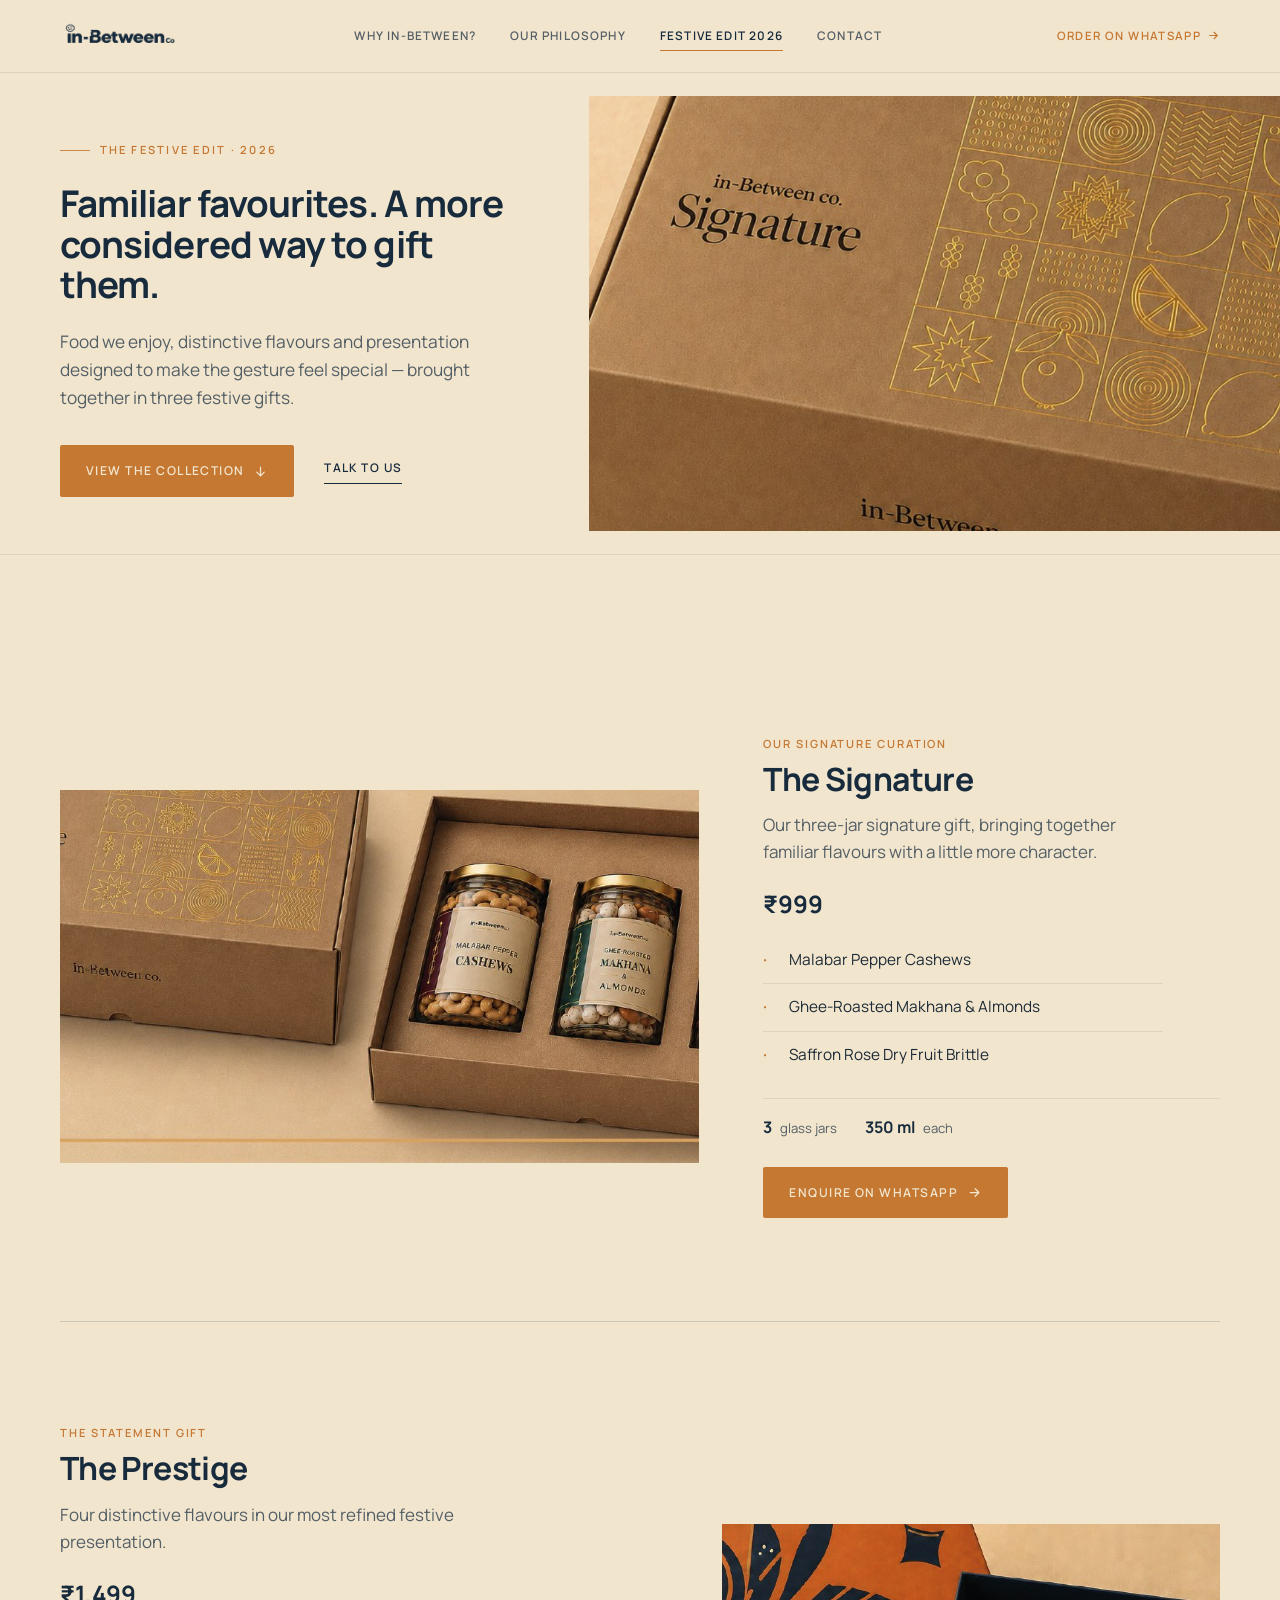
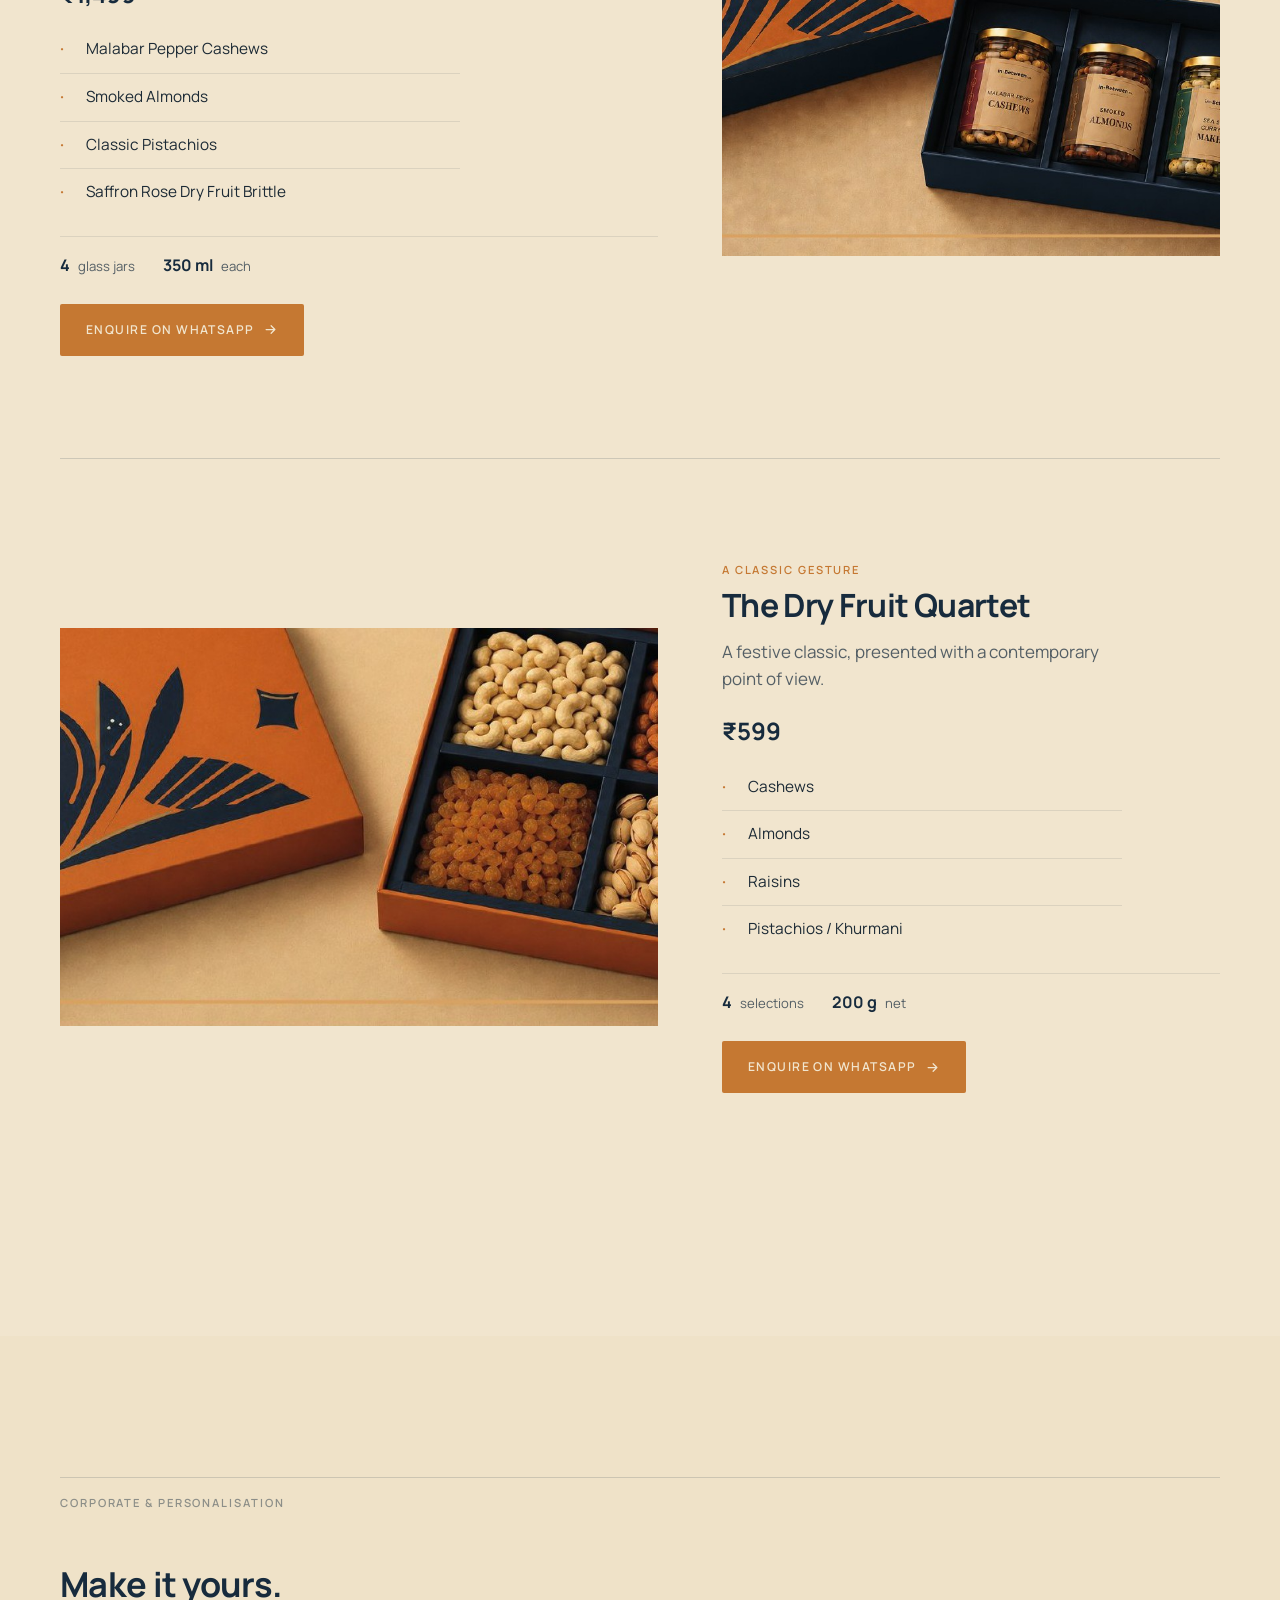
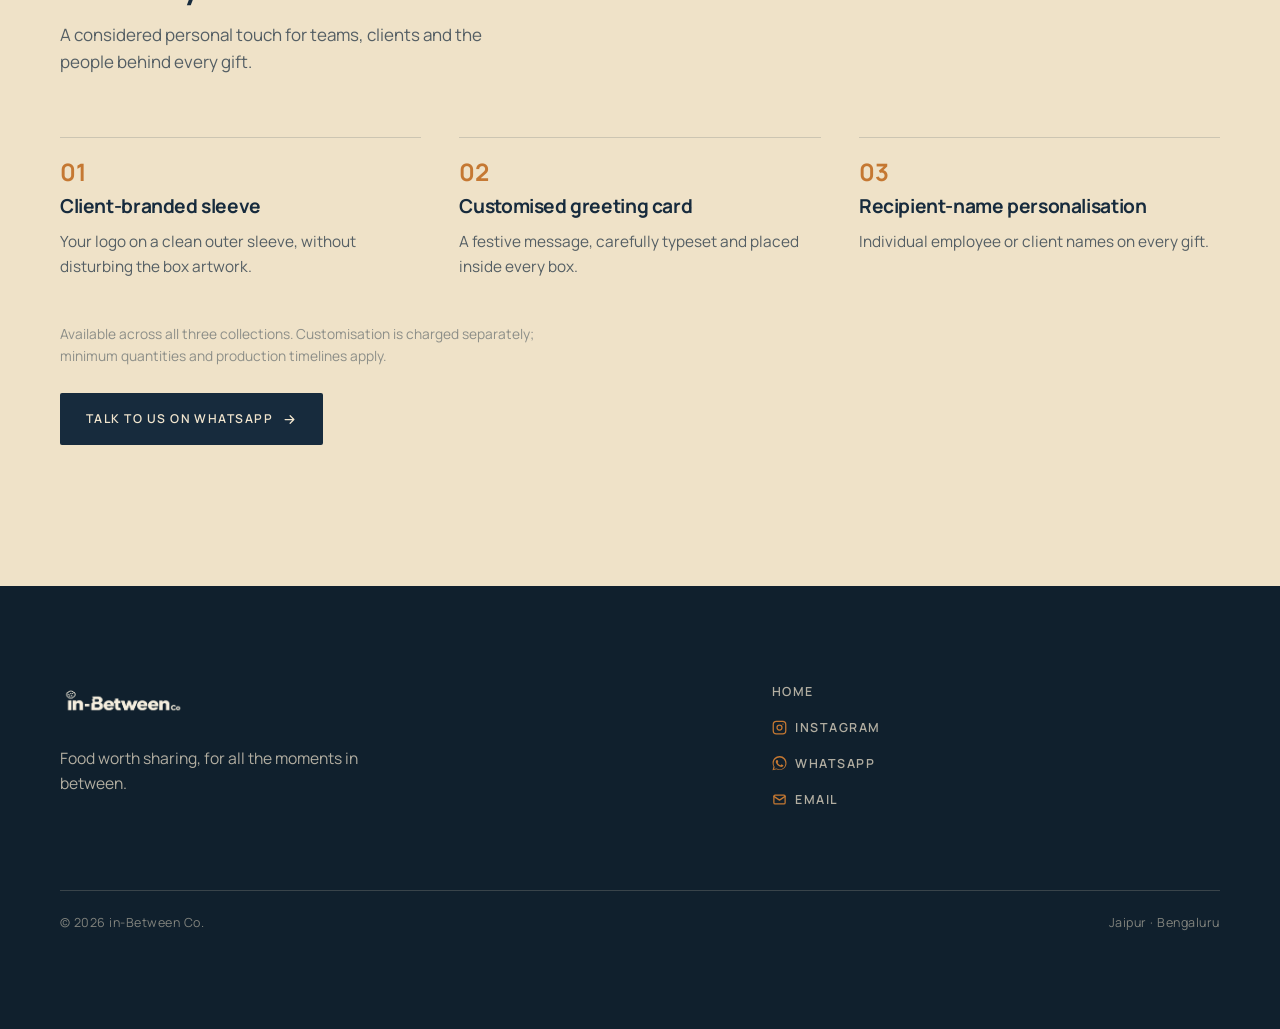
==== commit 4184e849: "Roll back V2 hero/claims/corporate-visual per feedback Keep the price/content corrections and the 'W" ====
--- a/festive.html
+++ b/festive.html
@@ -75,18 +75,6 @@
       </div>
     </section>
 
-    <!-- The in-Between standard (product-specific) -->
-    <section class="stdband">
-      <div class="wrap">
-        <ul class="stdband__row">
-          <li>Farm-sourced makhana</li>
-          <li>LMB-Jaipur brittle</li>
-          <li>No added preservatives</li>
-          <li>Freshly packed</li>
-        </ul>
-      </div>
-    </section>
-
     <!-- Products -->
     <section class="fproducts section">
       <div class="wrap">
@@ -172,12 +160,9 @@
     <section class="contact section" id="festive-contact">
       <div class="wrap">
         <div class="marker reveal"><span>Corporate &amp; personalisation</span></div>
-        <div class="corp__top">
-          <div class="corp__head reveal">
-            <h2>Make it yours.</h2>
-            <p>A considered personal touch for teams, clients and the people behind every gift — your brand on the sleeve, a message inside, and the recipient’s name on the box.</p>
-          </div>
-          <div class="corp__visual reveal-img"><img src="assets/corporate-mockup.jpg" alt="An in-Between gift with a client-branded sleeve and a personalised 'Warm wishes this Diwali' card" loading="lazy" width="579" height="468" /></div>
+        <div class="corp__head reveal">
+          <h2>Make it yours.</h2>
+          <p>A considered personal touch for teams, clients and the people behind every gift.</p>
         </div>
         <div class="ways">
           <div class="way reveal"><div class="no">01</div><h3>Client-branded sleeve</h3><p>Your logo on a clean outer sleeve, without disturbing the box artwork.</p></div>
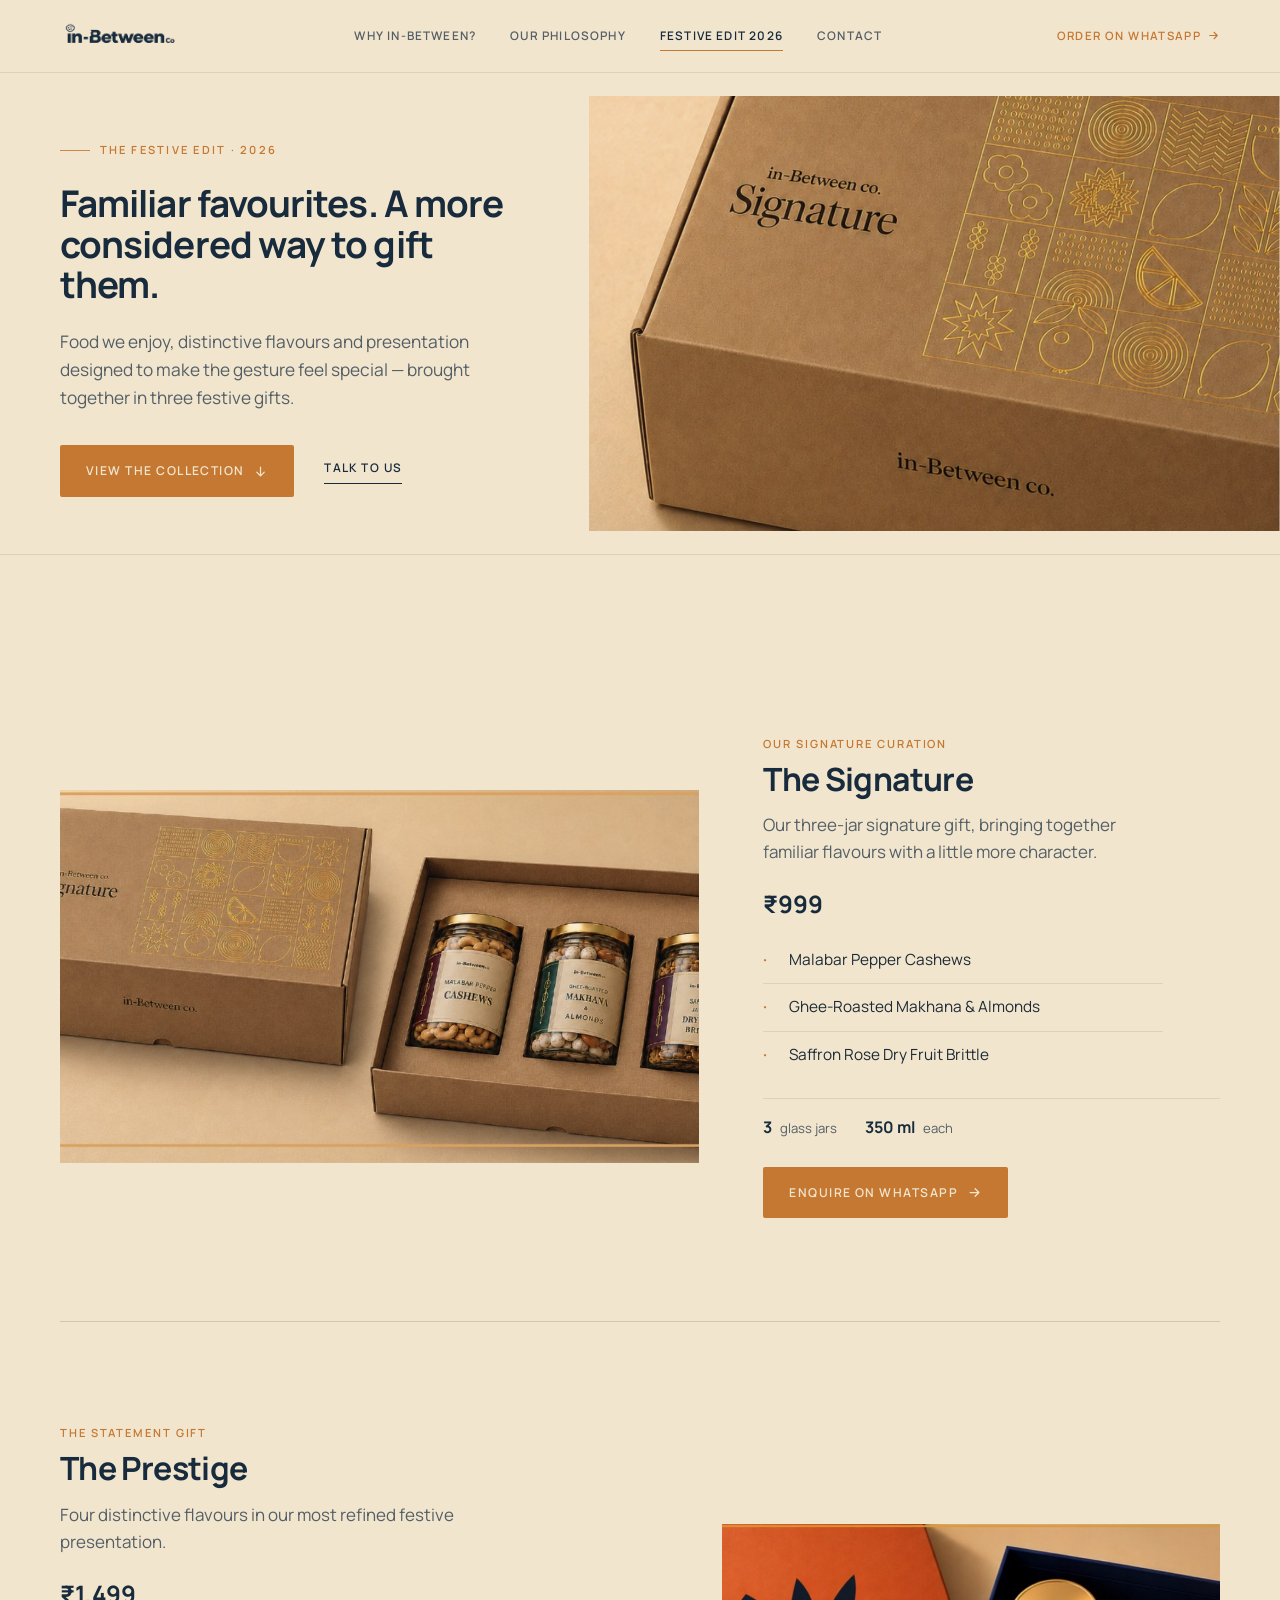
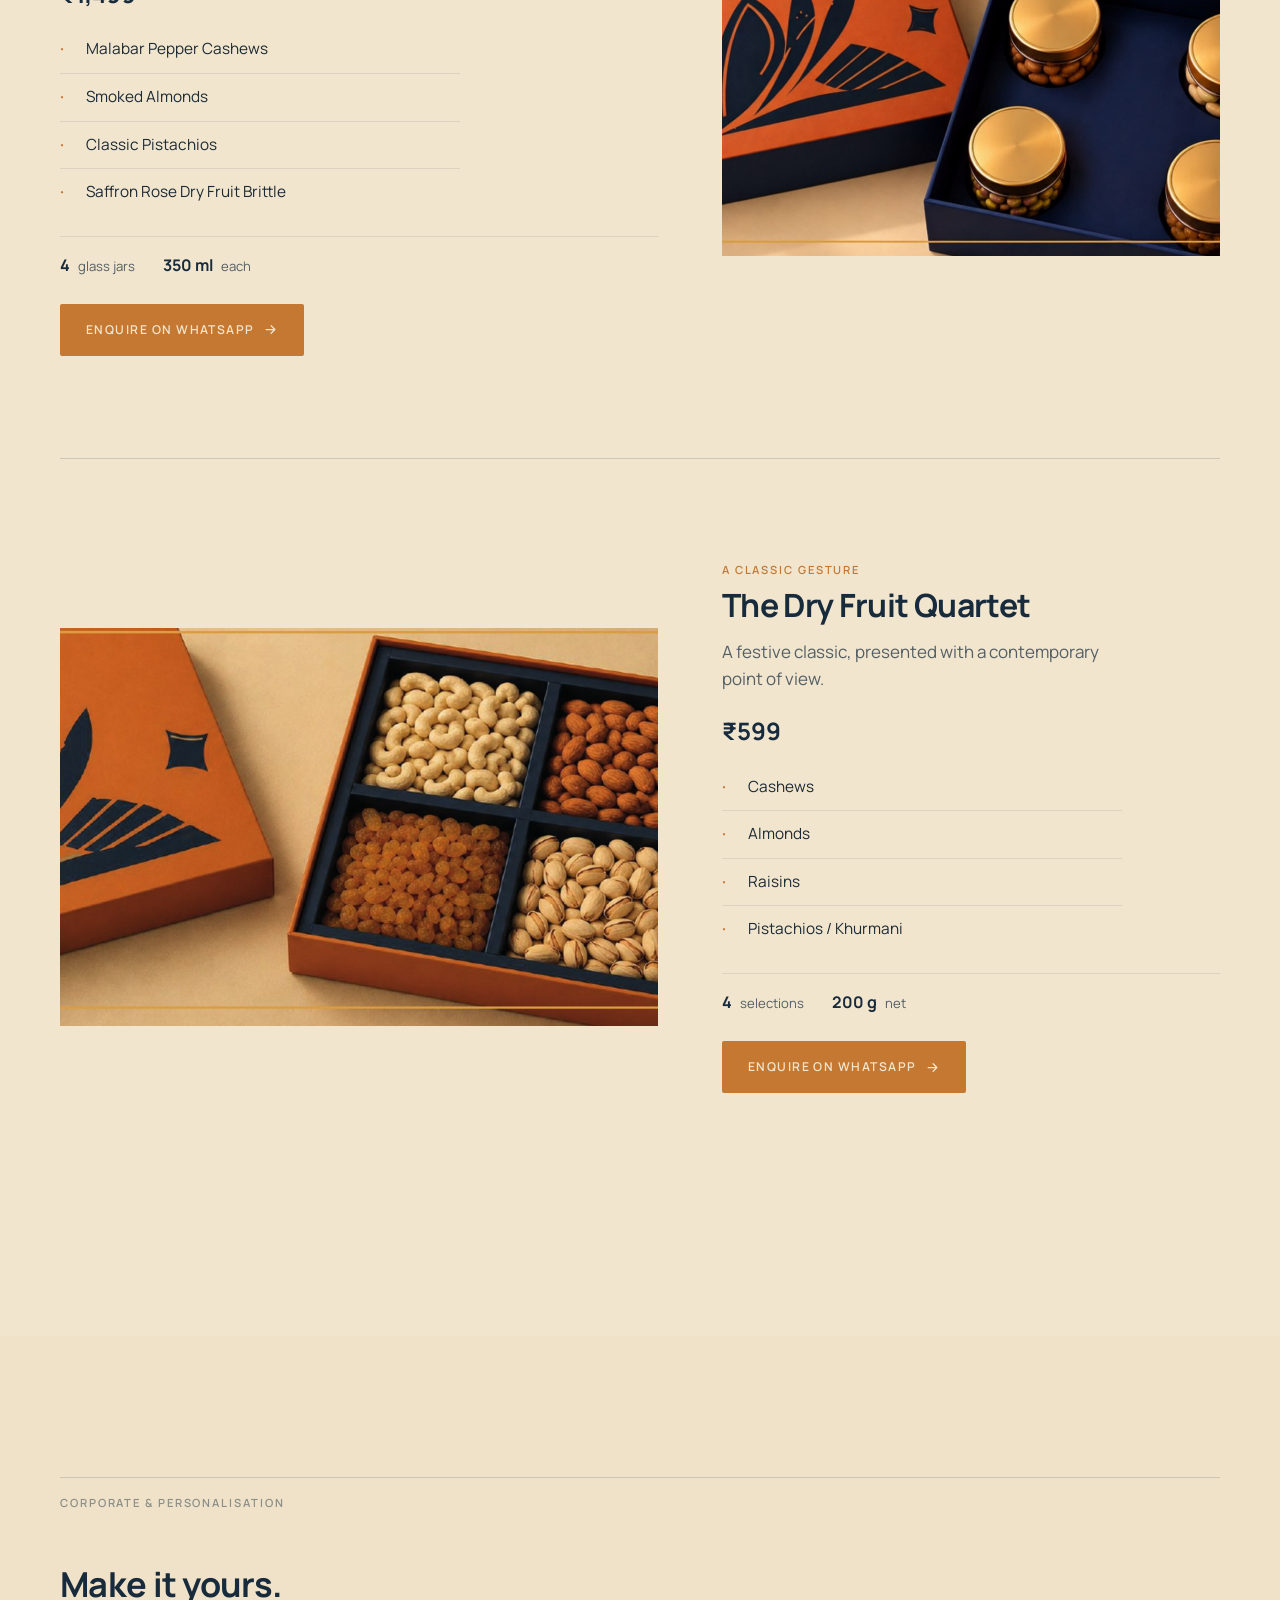
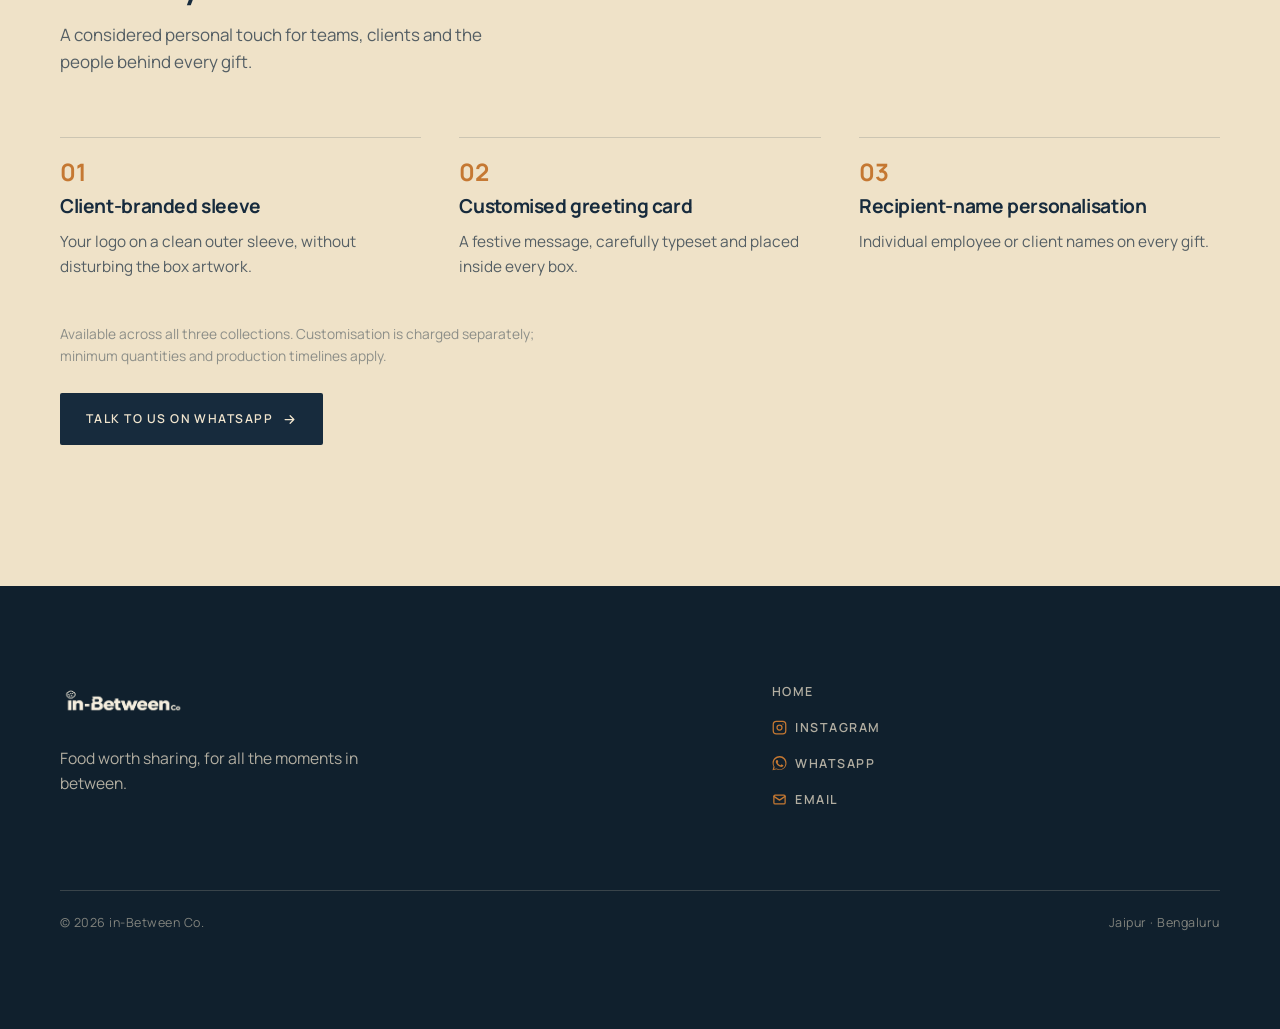
==== commit 8c7d13c0: "Use FINAL APPROVED festive product photography Replace the festive product images (Signature open/cl" ====
--- a/festive.html
+++ b/festive.html
@@ -9,7 +9,7 @@
   <meta property="og:title" content="The Festive Edit 2026 | in-Between Co" />
   <meta property="og:description" content="Familiar favourites. A more considered way to gift them." />
   <meta property="og:type" content="website" />
-  <meta property="og:image" content="assets/signature-closed.jpg" />
+  <meta property="og:image" content="assets/signature-closed.jpg?v=2" />
   <link rel="icon" href="assets/logo.png" />
   <link rel="preconnect" href="https://fonts.googleapis.com" />
   <link rel="preconnect" href="https://fonts.gstatic.com" crossorigin />
@@ -70,7 +70,7 @@
         </div>
         <div class="split__media reveal-img">
           <!-- Product image: closed Signature box (replaceable) -->
-          <img src="assets/signature-closed.jpg" alt="The in-Between Signature festive gift box, closed, with gold-foil detailing" width="1050" height="970" fetchpriority="high" />
+          <img src="assets/signature-closed.jpg?v=2" alt="The in-Between Signature festive gift box, closed, with gold-foil detailing" width="1050" height="970" fetchpriority="high" />
         </div>
       </div>
     </section>
@@ -82,7 +82,7 @@
         <!-- Signature — lead -->
         <article class="fproduct fproduct--lead reveal" id="signature">
           <div class="fproduct__media reveal-img">
-            <img src="assets/signature-open.jpg" alt="The Signature gift box open, showing three labelled glass jars" loading="lazy" />
+            <img src="assets/signature-open.jpg?v=2" alt="The Signature gift box open, showing three labelled glass jars" loading="lazy" />
           </div>
           <div class="fproduct__info">
             <span class="fproduct__no">Our signature curation</span>
@@ -106,7 +106,7 @@
         <!-- Prestige -->
         <article class="fproduct reveal" id="prestige">
           <div class="fproduct__media reveal-img">
-            <img src="assets/prestige-open.jpg" alt="The Prestige gift box open, showing four labelled glass jars" loading="lazy" />
+            <img src="assets/prestige-open.jpg?v=2" alt="The Prestige gift box open, showing four labelled glass jars" loading="lazy" />
           </div>
           <div class="fproduct__info">
             <span class="fproduct__no">The statement gift</span>
@@ -131,7 +131,7 @@
         <!-- Quartet -->
         <article class="fproduct reveal" id="quartet">
           <div class="fproduct__media reveal-img">
-            <img src="assets/quartet-open.jpg" alt="The Dry Fruit Quartet gift box open, showing four dry-fruit selections" loading="lazy" />
+            <img src="assets/quartet-open.jpg?v=2" alt="The Dry Fruit Quartet gift box open, showing four dry-fruit selections" loading="lazy" />
           </div>
           <div class="fproduct__info">
             <span class="fproduct__no">A classic gesture</span>
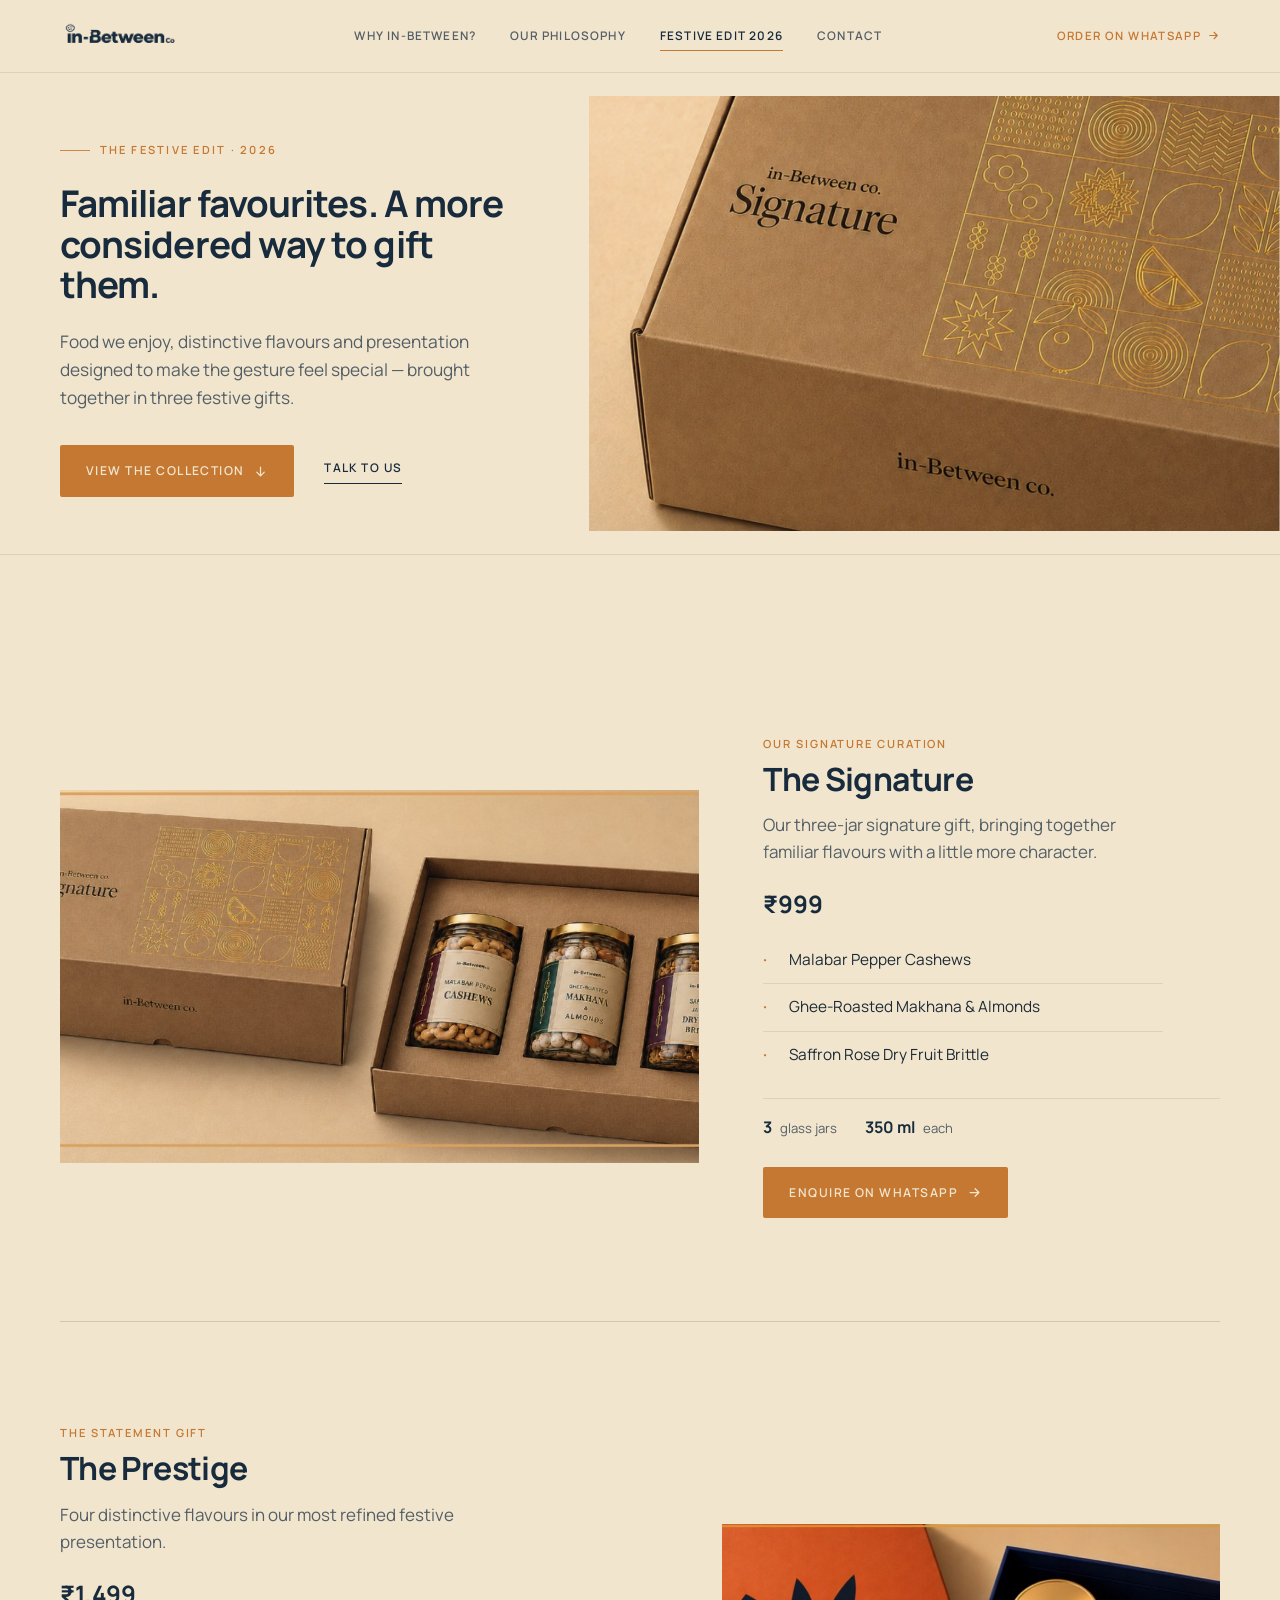
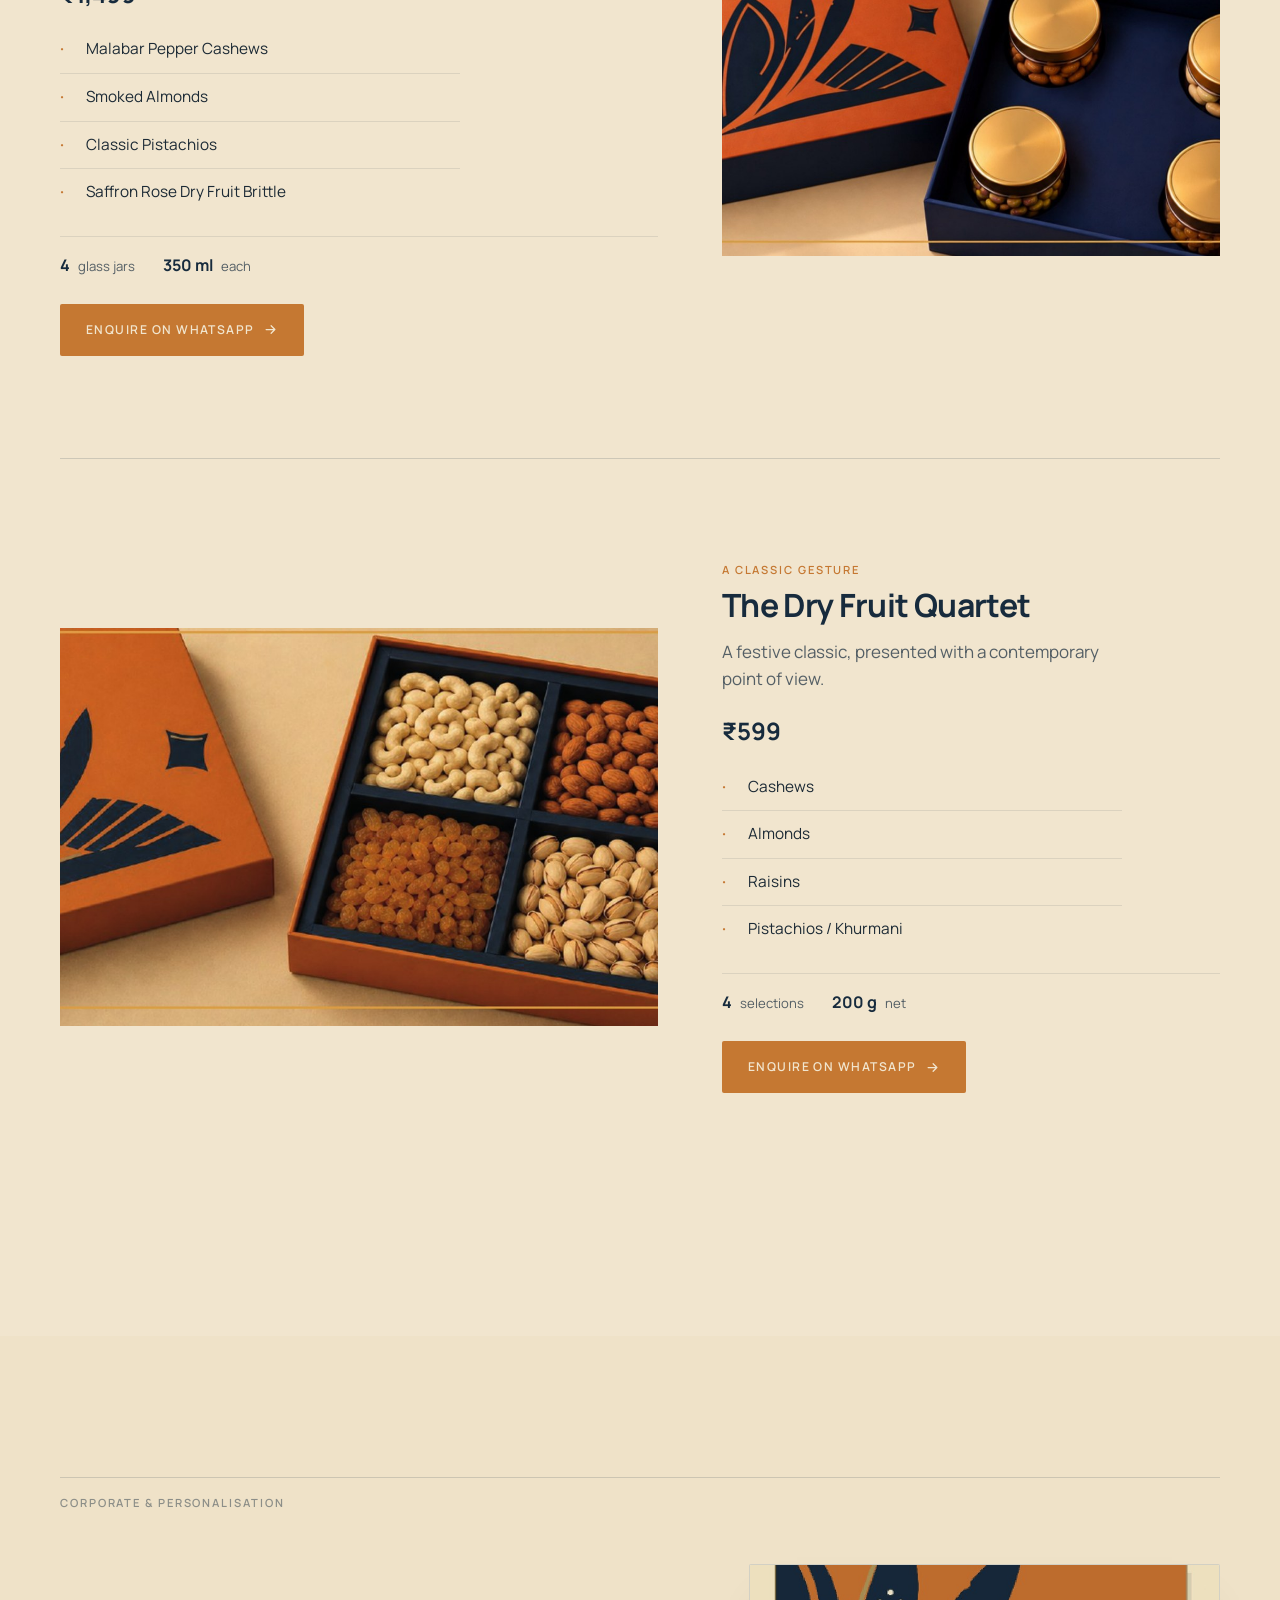
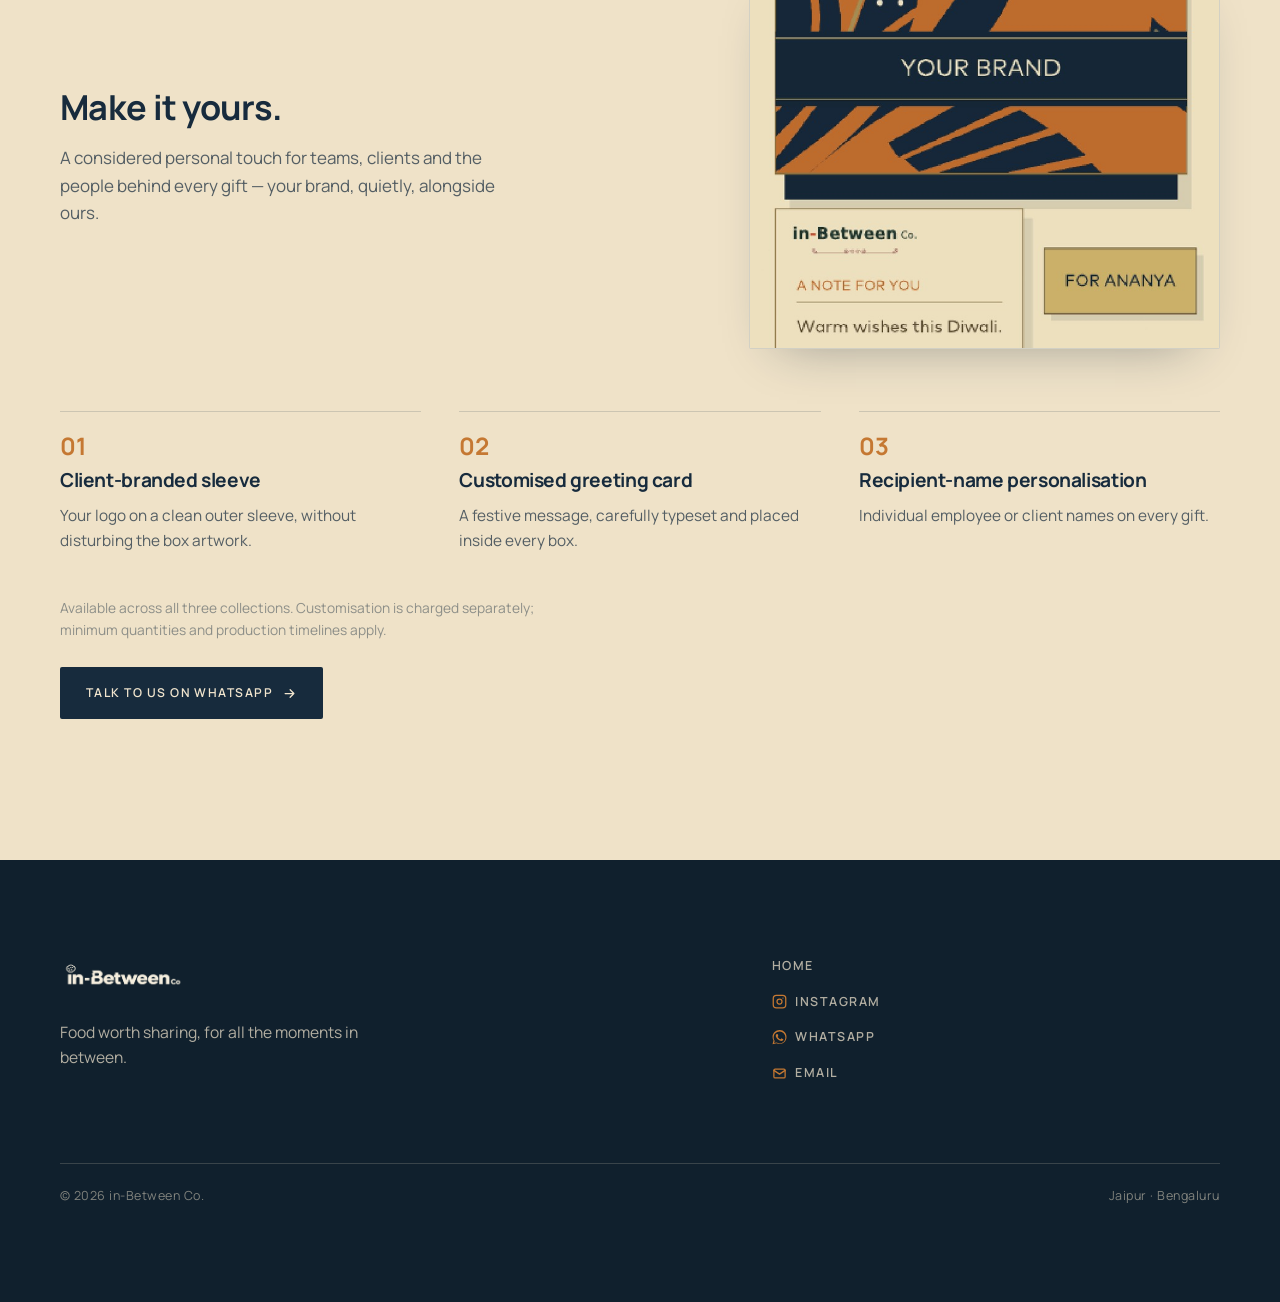
==== commit 3cc2cc66: "Add corporate personalisation mockup; drop QR; tidy temp assets Corporate/personalisation section no" ====
--- a/festive.html
+++ b/festive.html
@@ -14,7 +14,7 @@
   <link rel="preconnect" href="https://fonts.googleapis.com" />
   <link rel="preconnect" href="https://fonts.gstatic.com" crossorigin />
   <link href="https://fonts.googleapis.com/css2?family=Manrope:wght@300;400;500;600;700;800&display=swap" rel="stylesheet" />
-  <link rel="stylesheet" href="css/styles.css?v=8" />
+  <link rel="stylesheet" href="css/styles.css?v=9" />
   <script>document.documentElement.className += " js";</script>
 </head>
 <body>
@@ -160,9 +160,14 @@
     <section class="contact section" id="festive-contact">
       <div class="wrap">
         <div class="marker reveal"><span>Corporate &amp; personalisation</span></div>
-        <div class="corp__head reveal">
-          <h2>Make it yours.</h2>
-          <p>A considered personal touch for teams, clients and the people behind every gift.</p>
+        <div class="corp__top">
+          <div class="corp__head reveal">
+            <h2>Make it yours.</h2>
+            <p>A considered personal touch for teams, clients and the people behind every gift — your brand, quietly, alongside ours.</p>
+          </div>
+          <figure class="corp__visual reveal-img d1">
+            <img src="assets/corporate-mockup.jpg?v=1" alt="An in-Between festive gift personalised with a client-branded sleeve, a printed greeting card, and a recipient name tag." />
+          </figure>
         </div>
         <div class="ways">
           <div class="way reveal"><div class="no">01</div><h3>Client-branded sleeve</h3><p>Your logo on a clean outer sleeve, without disturbing the box artwork.</p></div>
--- a/css/styles.css
+++ b/css/styles.css
@@ -316,9 +316,9 @@
    ============================================================ */
 .corp__top { display: grid; grid-template-columns: 1.15fr .85fr; gap: clamp(28px, 4vw, 60px); align-items: center; margin-top: clamp(30px, 5vw, 52px); }
 .corp__top .corp__head { margin-top: 0; max-width: none; }
-.corp__visual { border-radius: var(--r); overflow: hidden; border: 1px solid var(--line-soft); background: var(--cream); }
+.corp__visual { border-radius: var(--r); overflow: hidden; border: 1px solid var(--line); background: var(--paper); box-shadow: 0 24px 50px -30px rgba(23,43,61,.42); }
 .corp__visual img { width: 100%; display: block; }
-@media (max-width: 900px) { .corp__top { grid-template-columns: 1fr; gap: 28px; } .corp__visual { max-width: 440px; } }
+@media (max-width: 900px) { .corp__top { grid-template-columns: 1fr; gap: 28px; } .corp__visual { max-width: 460px; } }
 .corp__head { max-width: 640px; margin-top: clamp(30px, 5vw, 52px); }
 .corp__head h2 { font-size: clamp(1.55rem, 2.8vw, 2.15rem); }
 .corp__head p { margin-top: 18px; color: var(--ink-soft); max-width: 46ch; }
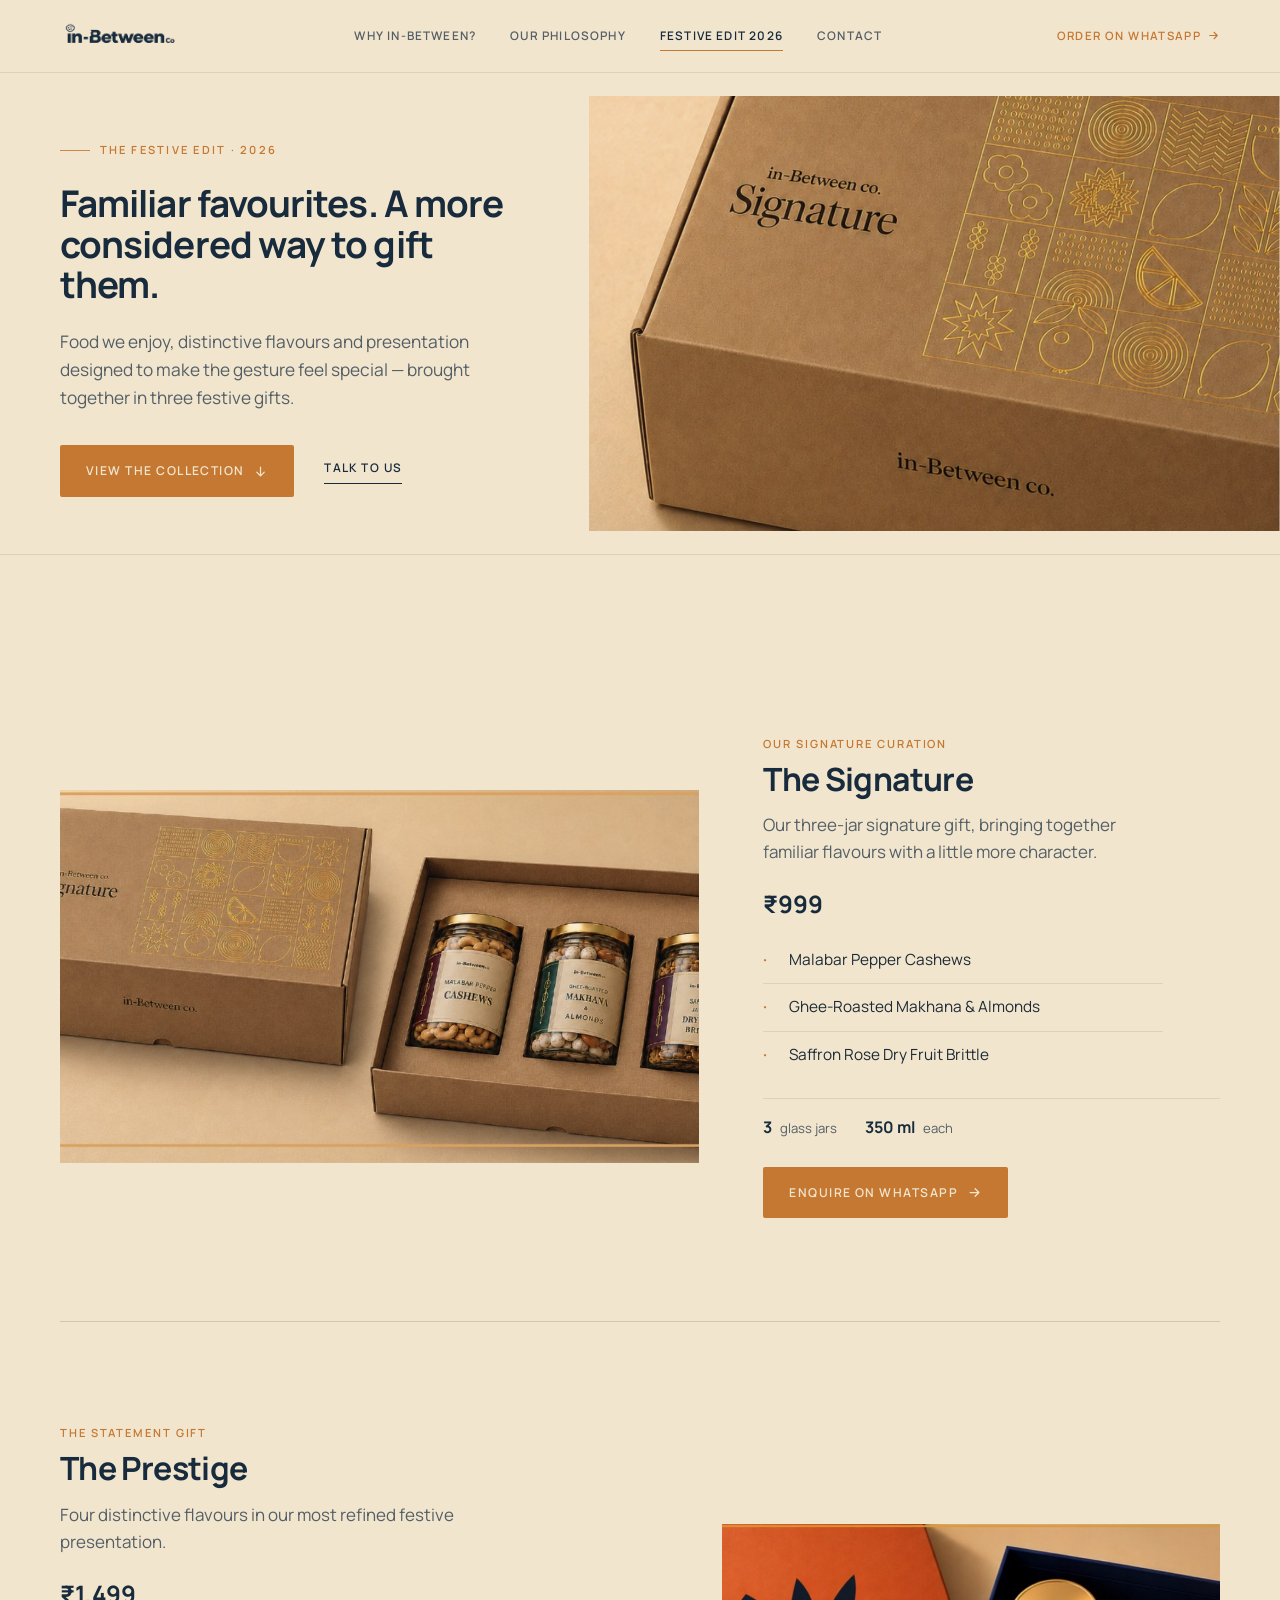
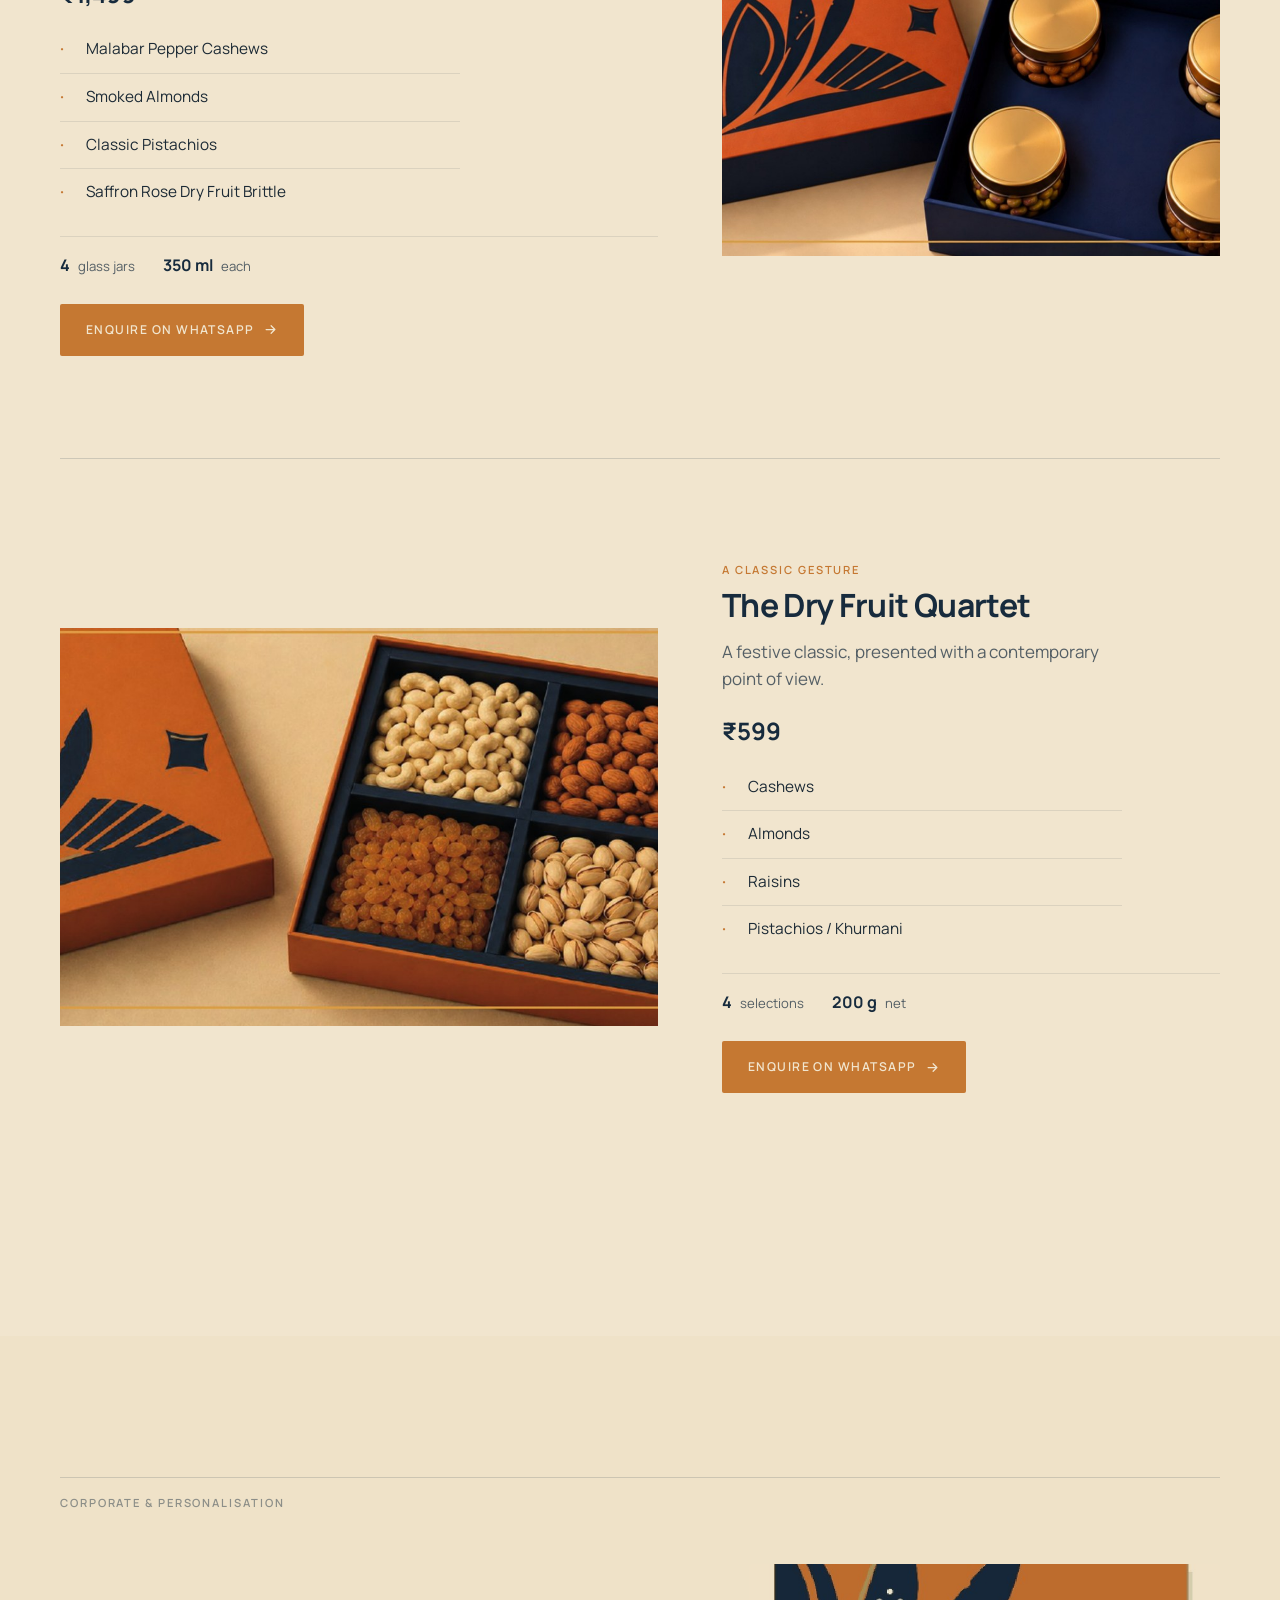
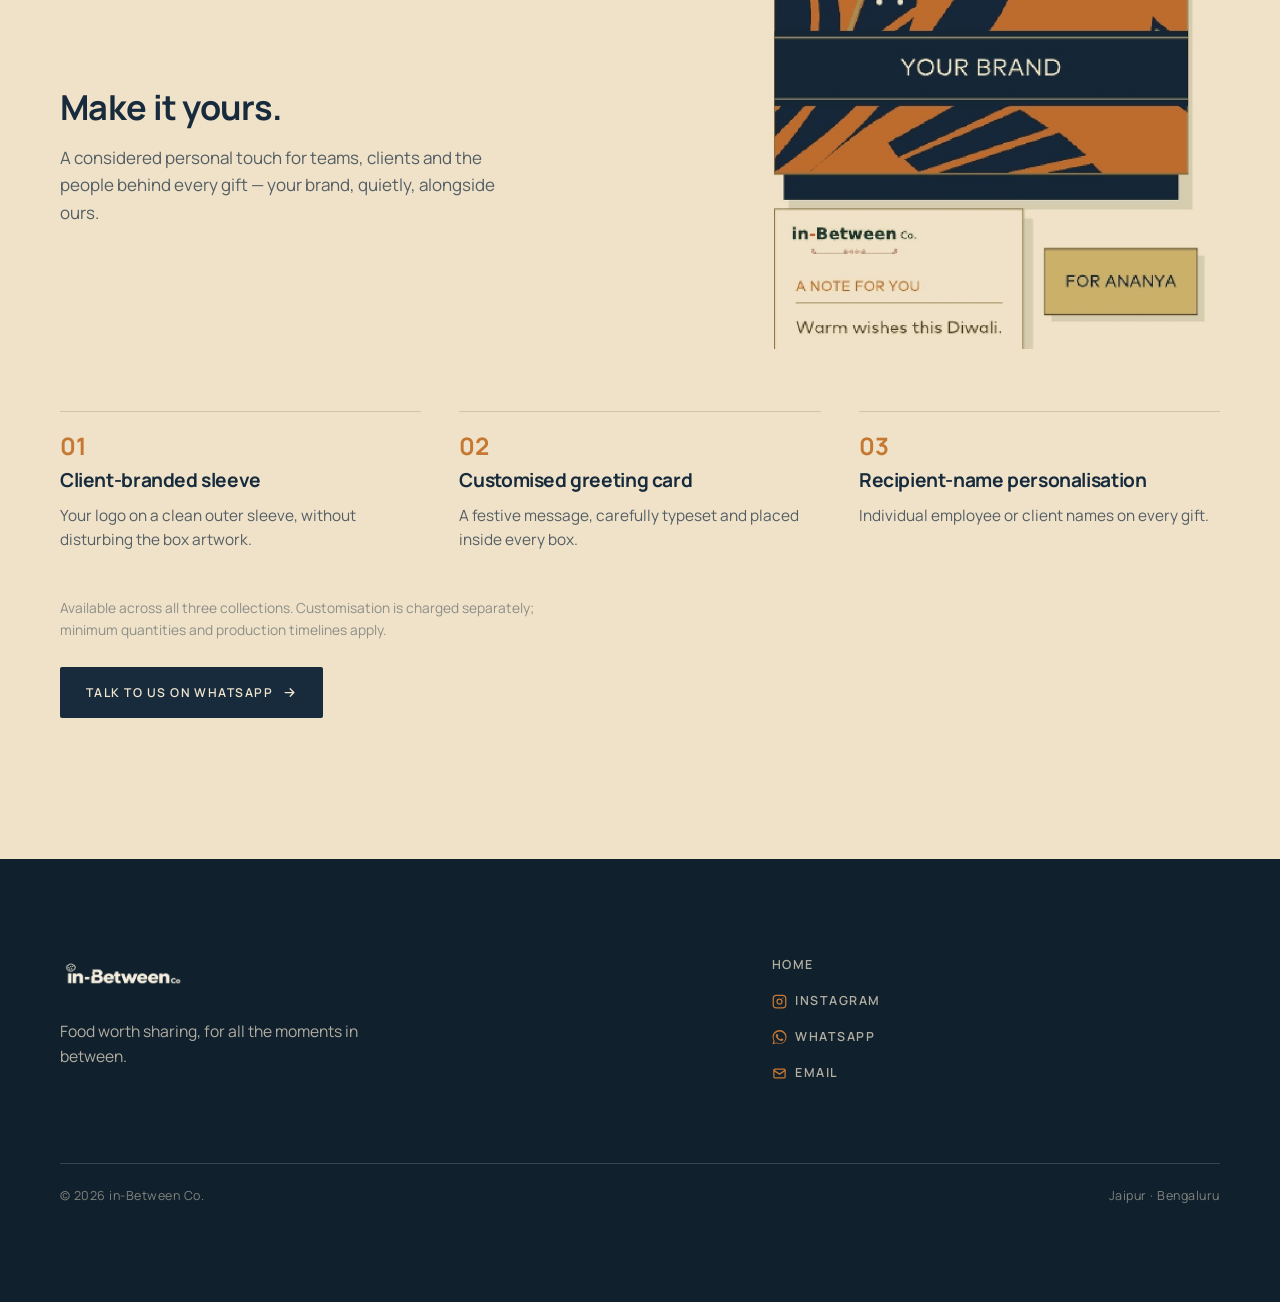
==== commit 24dc82a8: "Blend corporate mockup into section background Recolour the mockup's empty canvas to the exact secti" ====
--- a/festive.html
+++ b/festive.html
@@ -14,7 +14,7 @@
   <link rel="preconnect" href="https://fonts.googleapis.com" />
   <link rel="preconnect" href="https://fonts.gstatic.com" crossorigin />
   <link href="https://fonts.googleapis.com/css2?family=Manrope:wght@300;400;500;600;700;800&display=swap" rel="stylesheet" />
-  <link rel="stylesheet" href="css/styles.css?v=9" />
+  <link rel="stylesheet" href="css/styles.css?v=10" />
   <script>document.documentElement.className += " js";</script>
 </head>
 <body>
@@ -166,7 +166,7 @@
             <p>A considered personal touch for teams, clients and the people behind every gift — your brand, quietly, alongside ours.</p>
           </div>
           <figure class="corp__visual reveal-img d1">
-            <img src="assets/corporate-mockup.jpg?v=1" alt="An in-Between festive gift personalised with a client-branded sleeve, a printed greeting card, and a recipient name tag." />
+            <img src="assets/corporate-mockup.jpg?v=2" alt="An in-Between festive gift personalised with a client-branded sleeve, a printed greeting card, and a recipient name tag." />
           </figure>
         </div>
         <div class="ways">
--- a/css/styles.css
+++ b/css/styles.css
@@ -316,7 +316,7 @@
    ============================================================ */
 .corp__top { display: grid; grid-template-columns: 1.15fr .85fr; gap: clamp(28px, 4vw, 60px); align-items: center; margin-top: clamp(30px, 5vw, 52px); }
 .corp__top .corp__head { margin-top: 0; max-width: none; }
-.corp__visual { border-radius: var(--r); overflow: hidden; border: 1px solid var(--line); background: var(--paper); box-shadow: 0 24px 50px -30px rgba(23,43,61,.42); }
+.corp__visual { border-radius: var(--r); overflow: hidden; background: transparent; }
 .corp__visual img { width: 100%; display: block; }
 @media (max-width: 900px) { .corp__top { grid-template-columns: 1fr; gap: 28px; } .corp__visual { max-width: 460px; } }
 .corp__head { max-width: 640px; margin-top: clamp(30px, 5vw, 52px); }
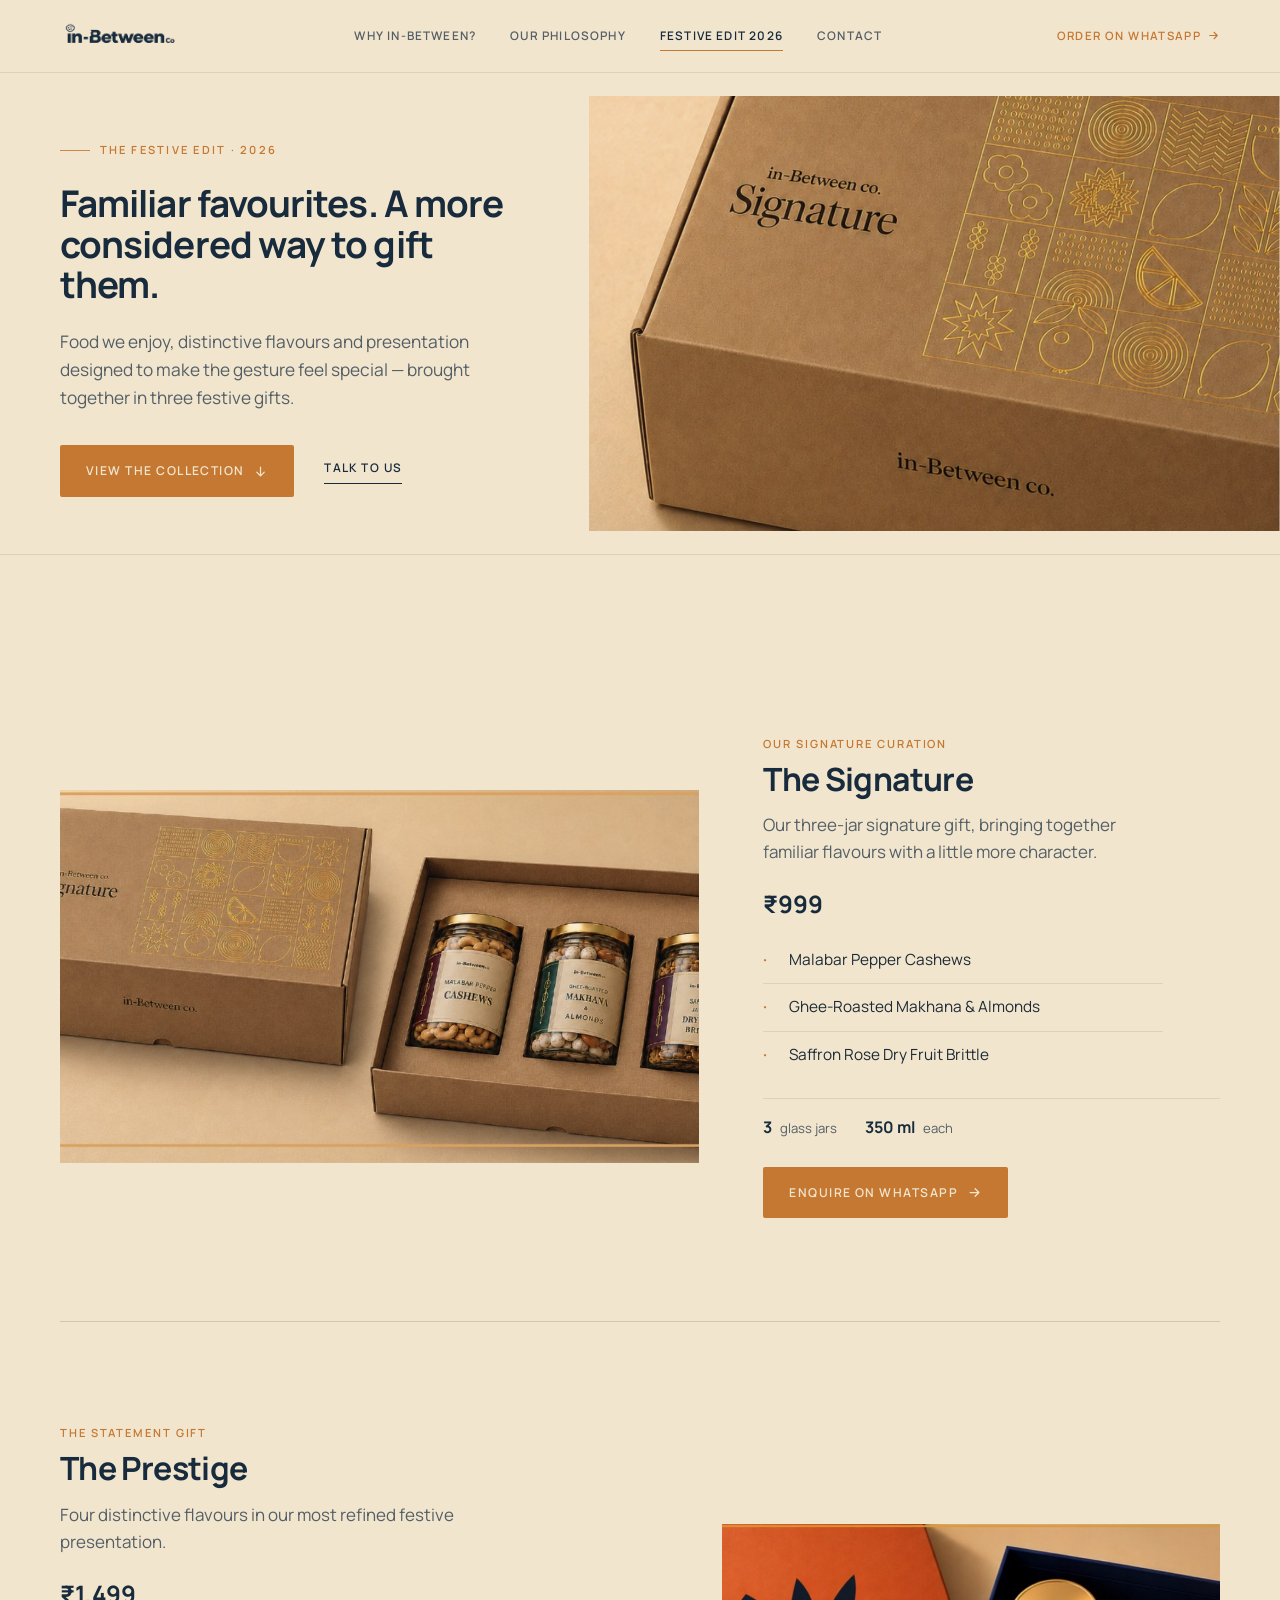
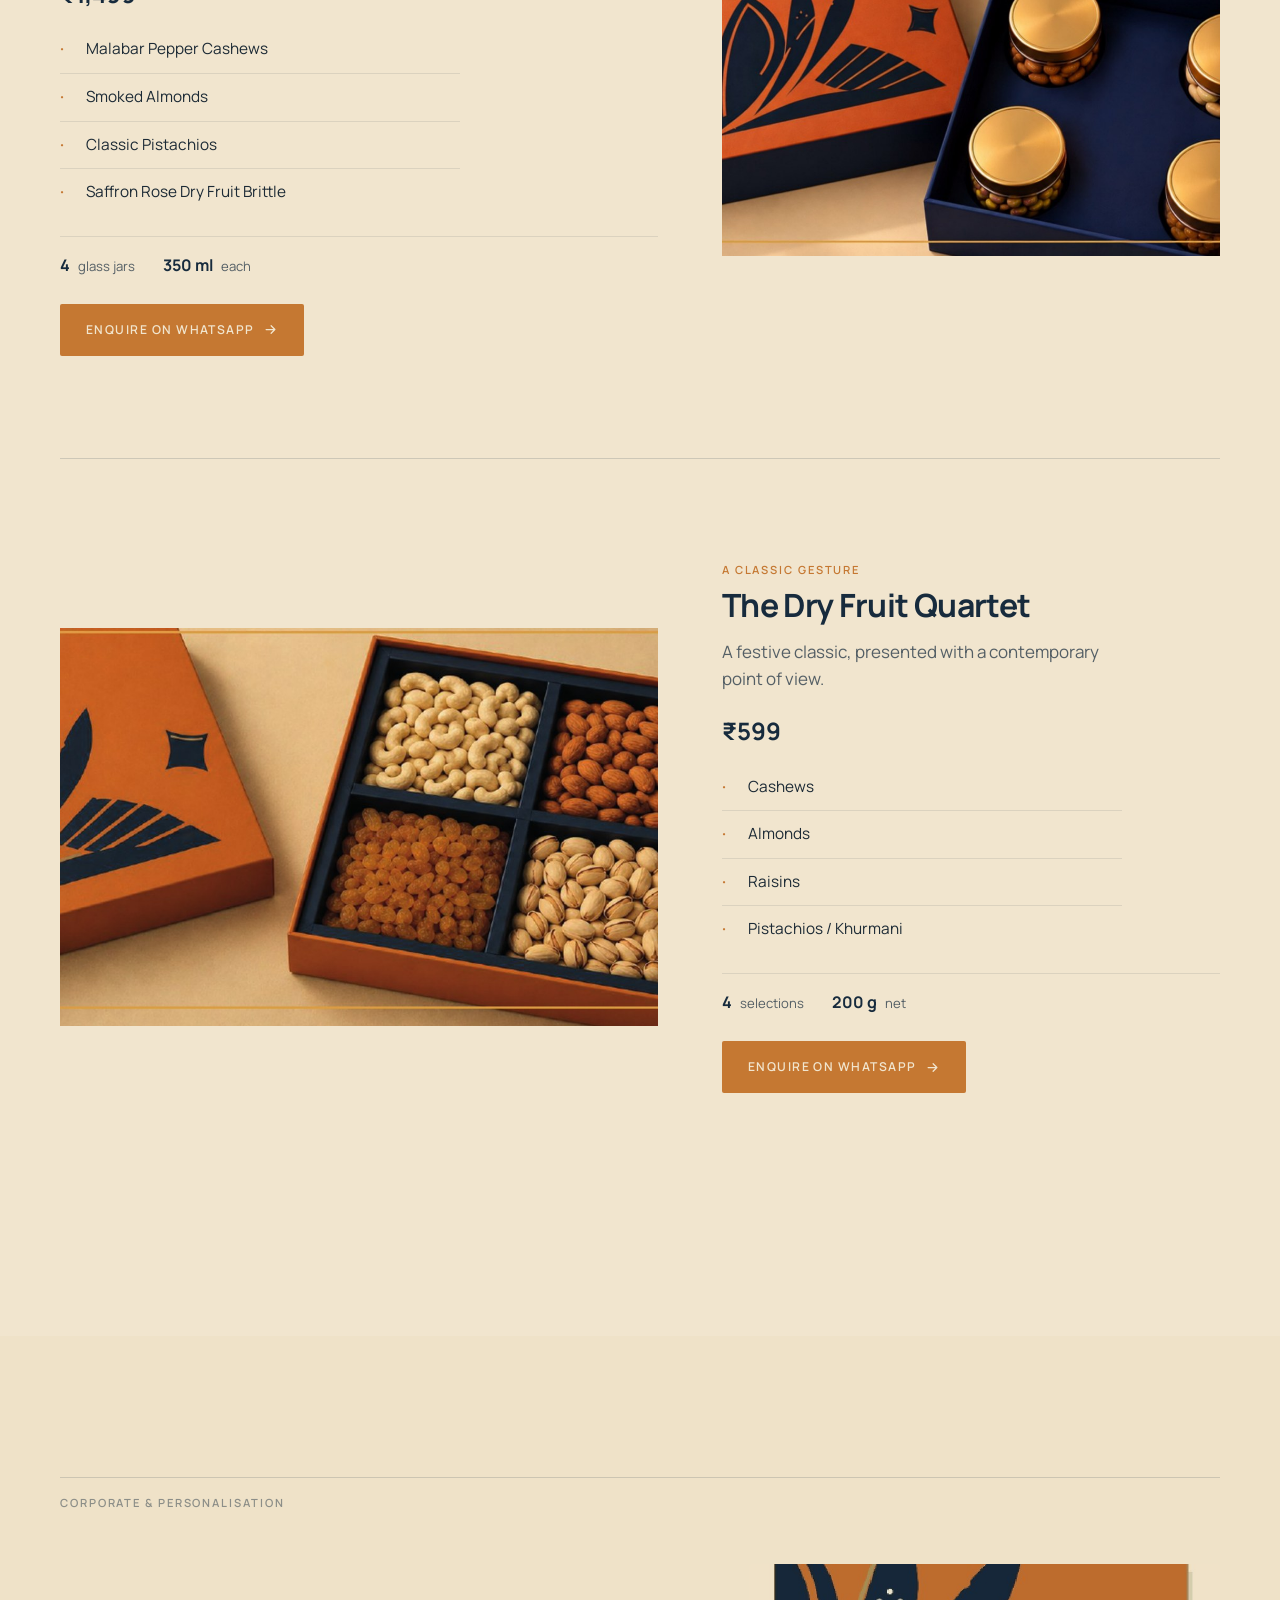
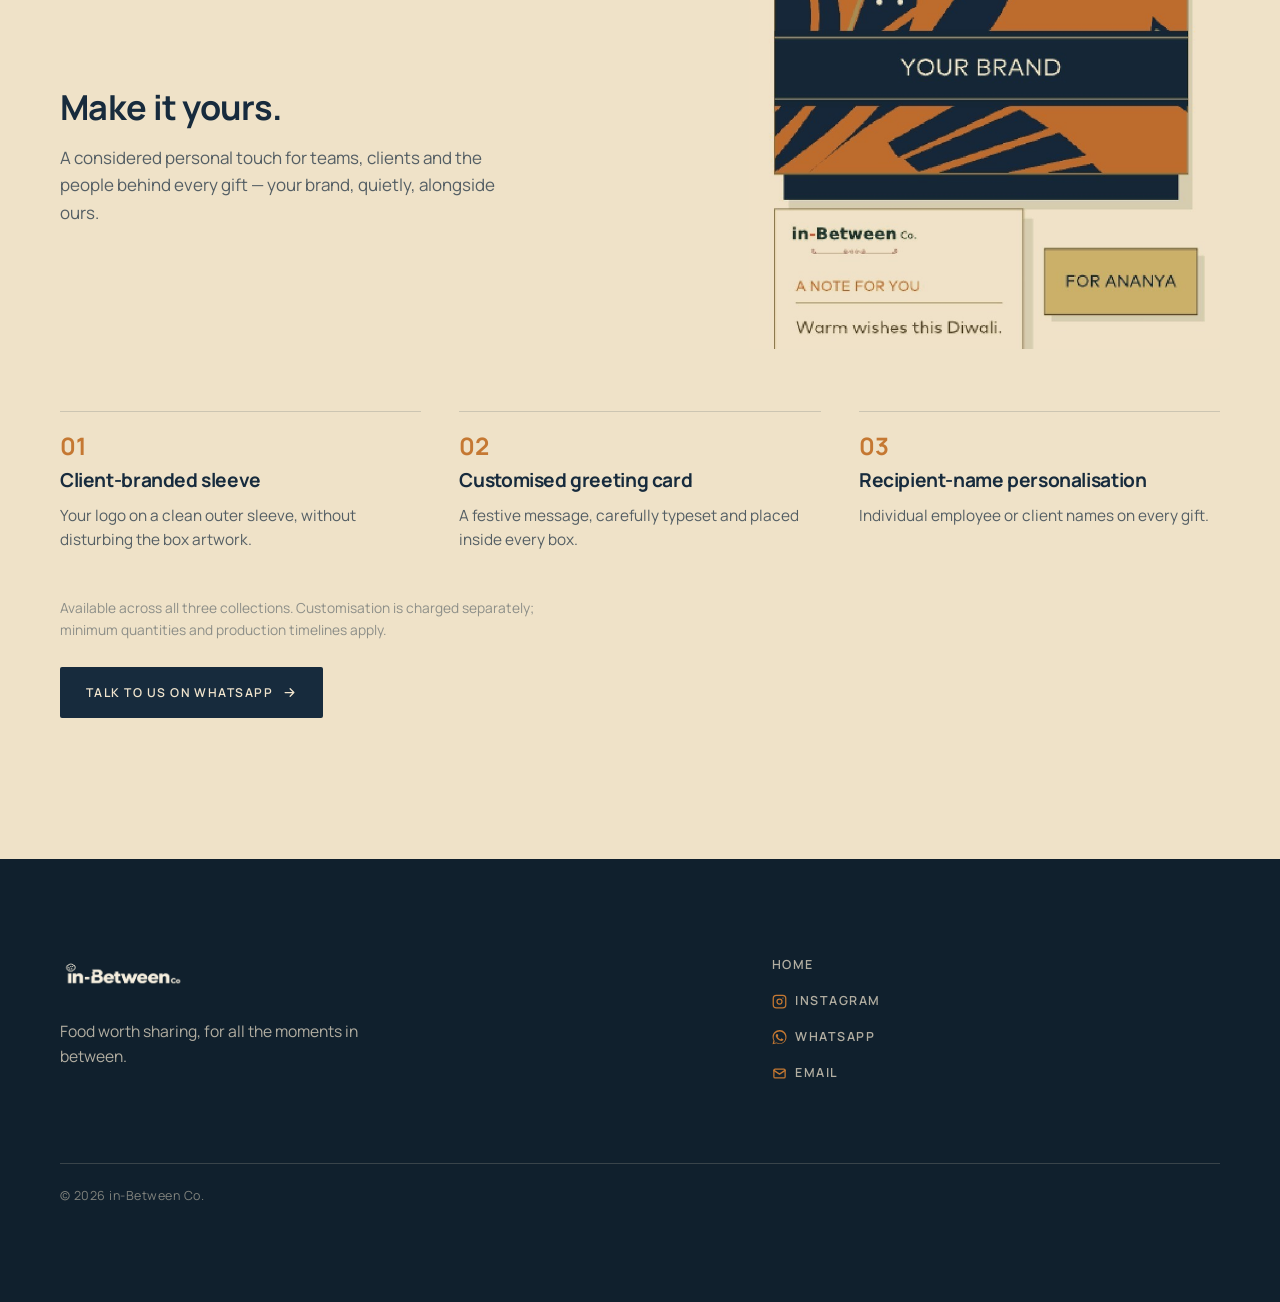
==== commit 04149b7e: "Remove duplicate festive collection from homepage; drop cities from footer The homepage showed the f" ====
--- a/festive.html
+++ b/festive.html
@@ -202,7 +202,7 @@
             <svg viewBox="0 0 24 24" fill="currentColor" aria-hidden="true"><path d="M17.5 14.38c-.3-.15-1.76-.87-2.03-.97-.27-.1-.47-.15-.67.15-.2.3-.77.97-.94 1.16-.17.2-.35.22-.65.07-.3-.15-1.26-.46-2.4-1.48-.89-.79-1.49-1.77-1.66-2.07-.17-.3-.02-.46.13-.61.13-.13.3-.35.45-.52.15-.17.2-.3.3-.5.1-.2.05-.37-.02-.52-.08-.15-.67-1.62-.92-2.22-.24-.58-.49-.5-.67-.51l-.57-.01c-.2 0-.52.07-.79.37-.27.3-1.04 1.02-1.04 2.48 0 1.46 1.07 2.88 1.22 3.08.15.2 2.1 3.2 5.08 4.49.71.31 1.26.49 1.69.62.71.23 1.36.19 1.87.12.57-.09 1.76-.72 2.01-1.41.25-.7.25-1.29.17-1.42-.07-.12-.27-.2-.57-.35zM12.05 21.5h-.01a9.4 9.4 0 0 1-4.79-1.31l-.34-.2-3.56.93.95-3.47-.22-.36a9.38 9.38 0 0 1-1.44-5A9.44 9.44 0 0 1 18.7 5.34a9.38 9.38 0 0 1 2.77 6.68 9.45 9.45 0 0 1-9.42 9.48zM20.5 3.49A11.13 11.13 0 0 0 12.05.02C5.9.02.9 5.02.9 11.16c0 1.97.51 3.88 1.5 5.57L.8 22.98l6.4-1.68a11.1 11.1 0 0 0 4.85 1.11h.01c6.15 0 11.15-5 11.15-11.14 0-2.98-1.16-5.78-3.27-7.89z"/></svg>
             WhatsApp
           </a>
-          <a href="mailto:hello@eatinbetween.com" aria-label="Email">
+          <a href="mailto:Between@eatinbetween.com" aria-label="Email">
             <svg viewBox="0 0 24 24" fill="none" stroke="currentColor" stroke-width="2" stroke-linecap="round" stroke-linejoin="round"><rect x="3" y="5" width="18" height="14" rx="2"/><path d="m3 7 9 6 9-6"/></svg>
             Email
           </a>
@@ -210,7 +210,6 @@
       </div>
       <div class="footer__bottom">
         <p>© 2026 in-Between Co.</p>
-        <p>Jaipur · Bengaluru</p>
       </div>
     </div>
   </footer>
